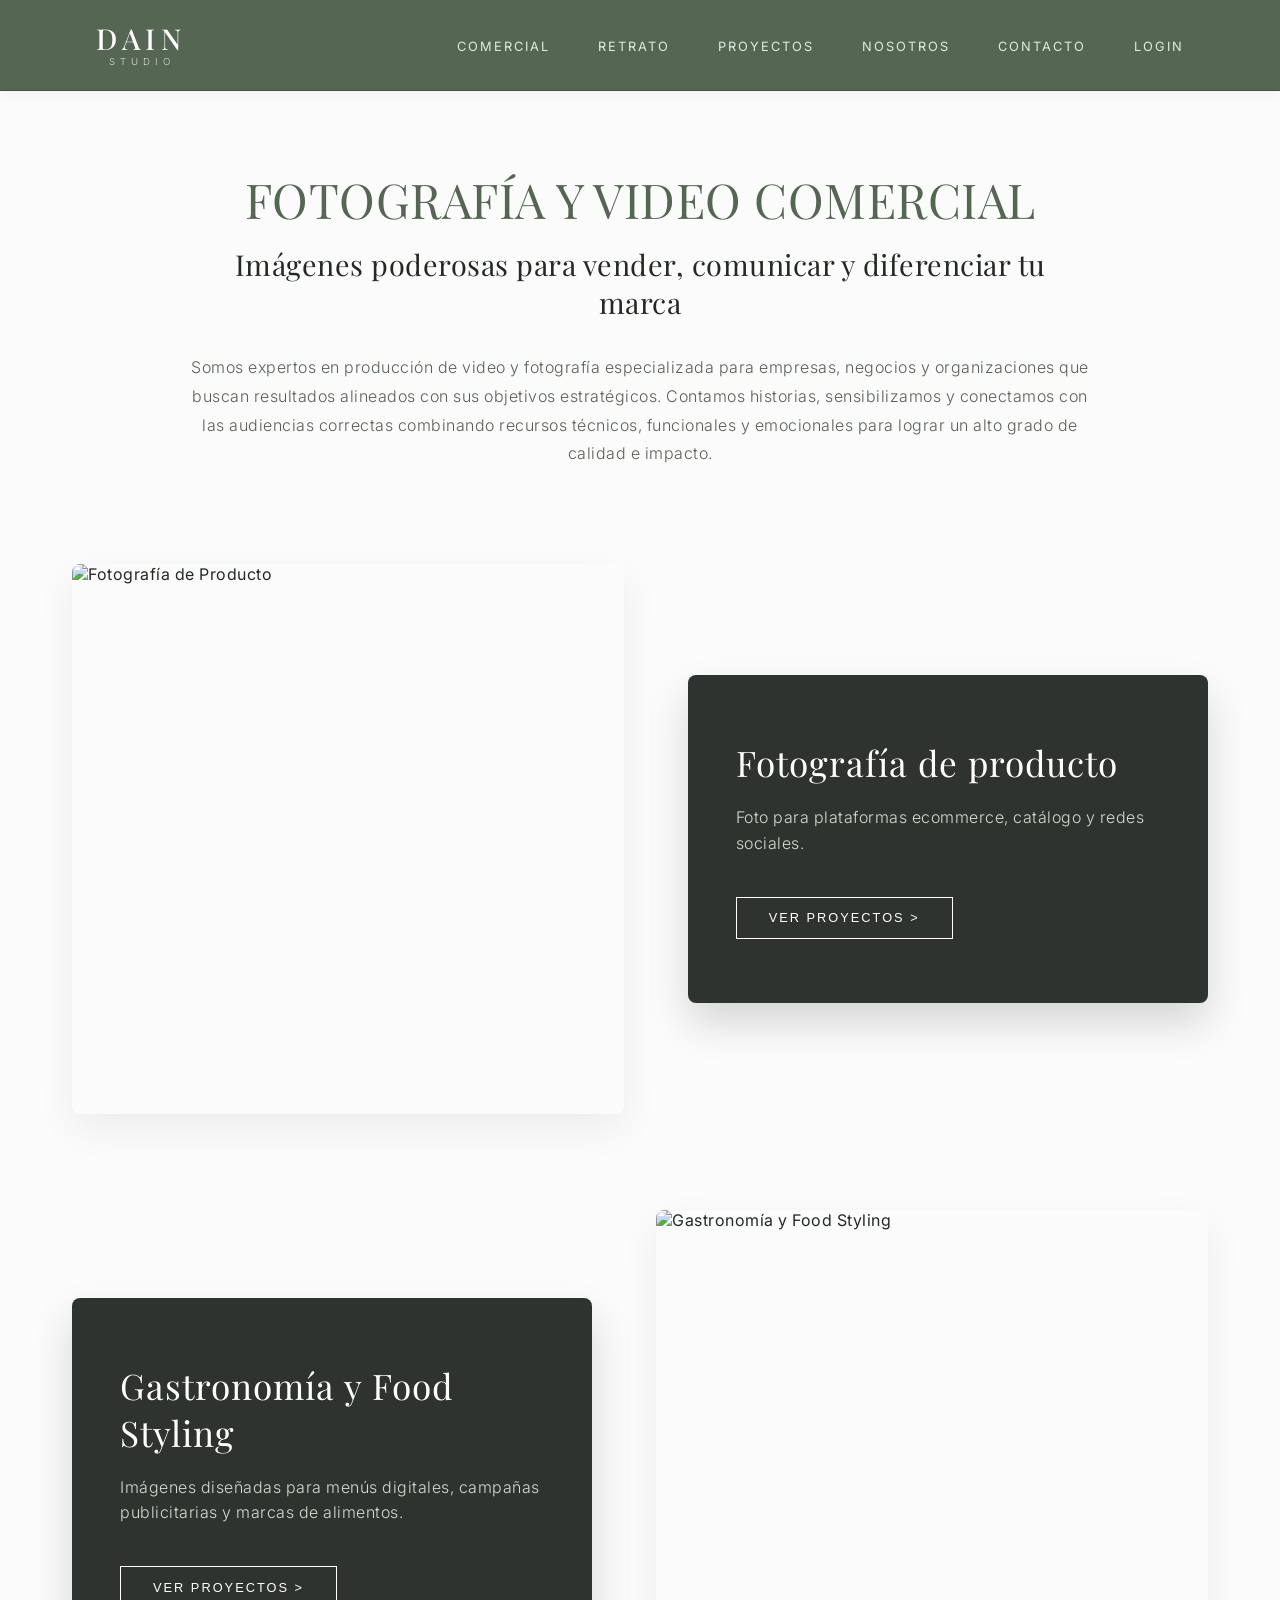
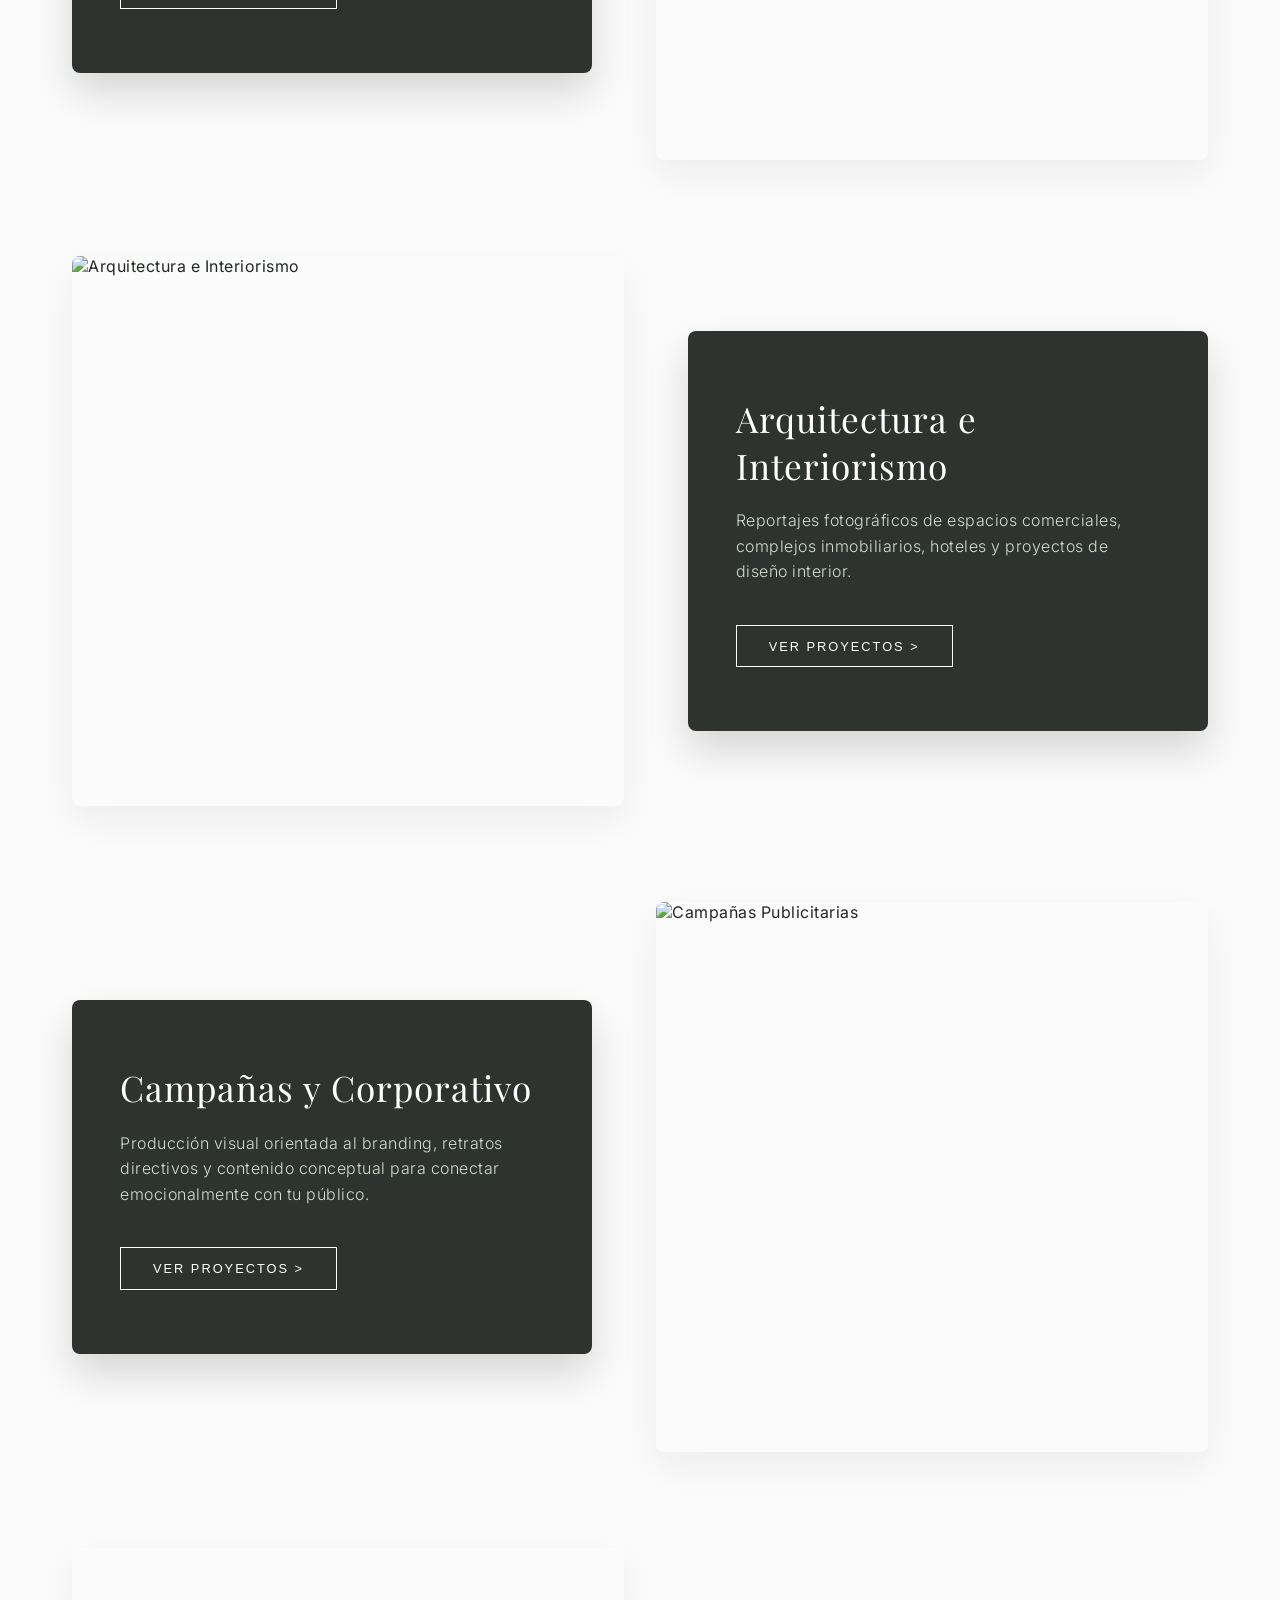
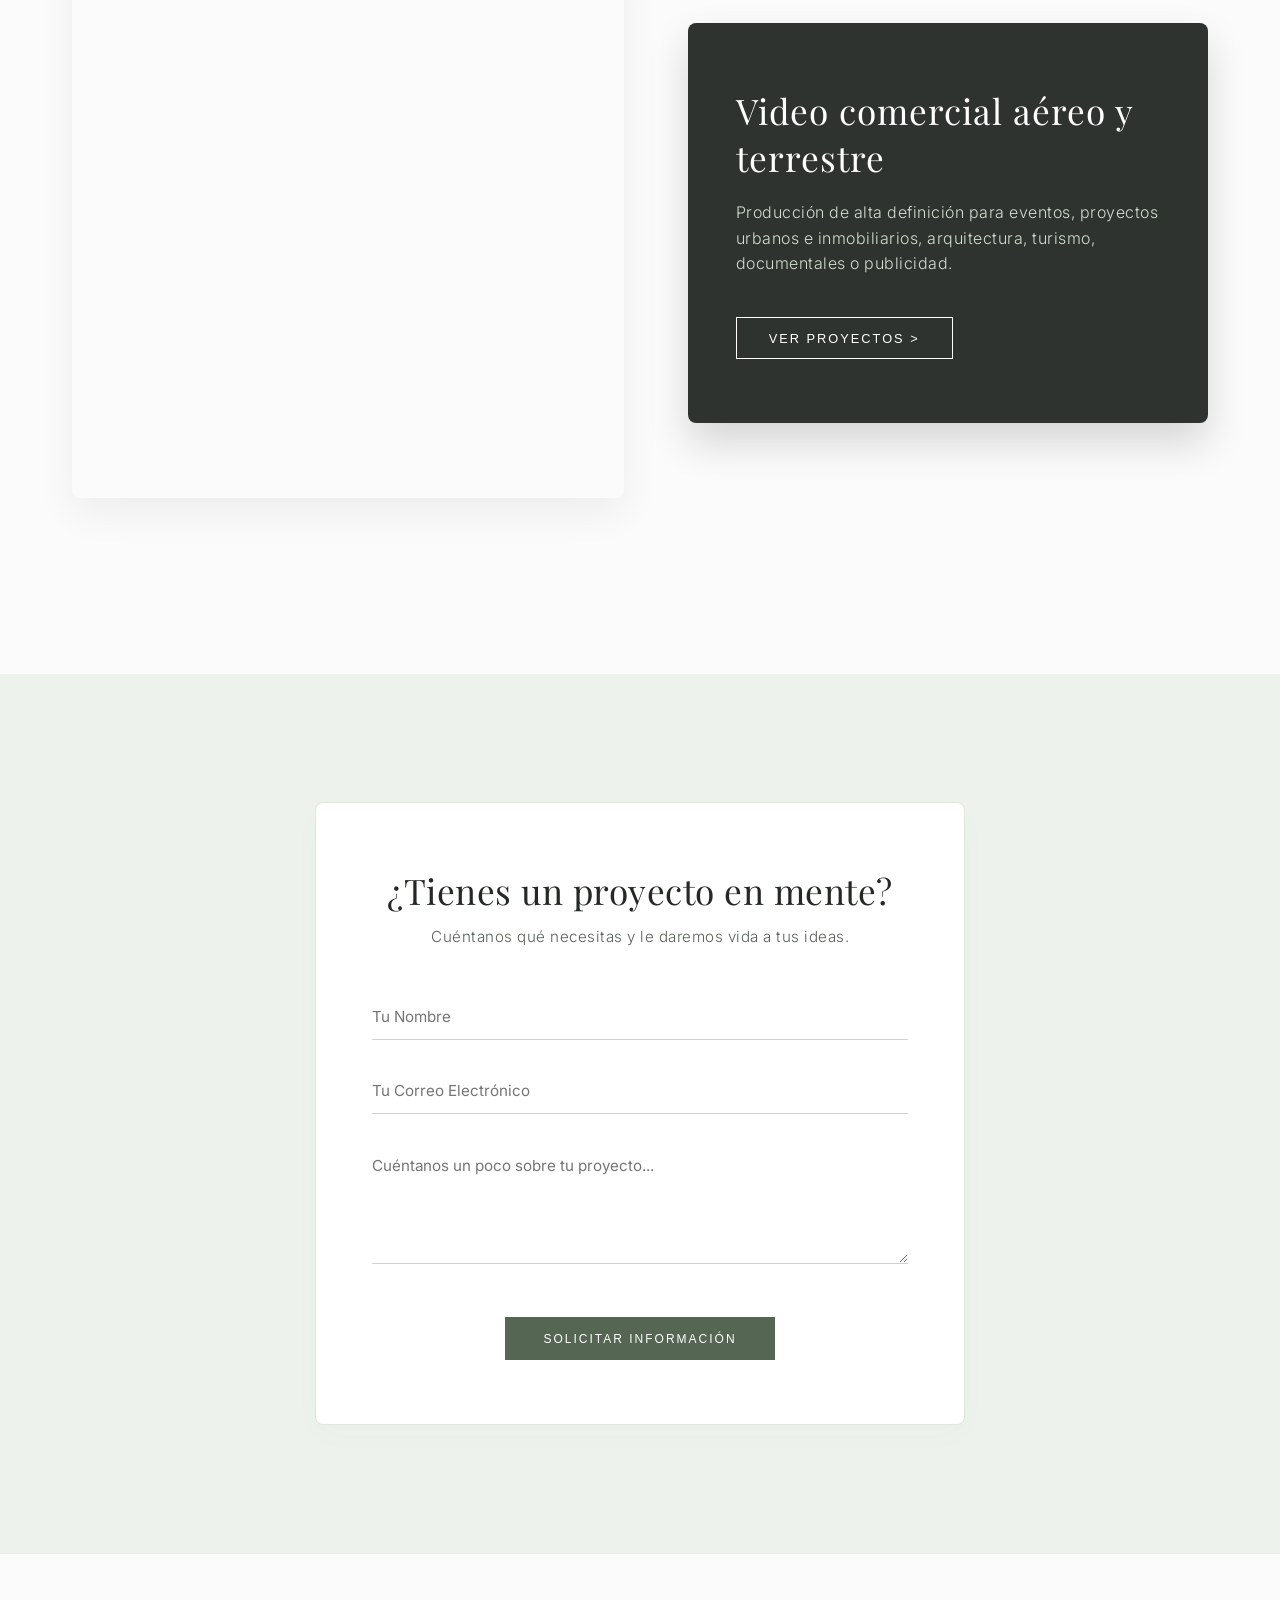
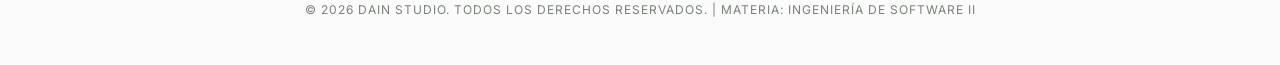
==== comercial.html @ 6d78493e "Cambios - proyecto DAIN Studio" ====
<!DOCTYPE html>
<html lang="es">
<head>
    <meta charset="UTF-8">
    <meta name="viewport" content="width=device-width, initial-scale=1.0">
    <title>Fotografía Comercial | DAIN Studio</title>
    <link rel="stylesheet" href="styles.css">
</head>
<body>

    <!-- MENÚ DE NAVEGACIÓN -->
    <header class="navbar">
        <a href="index.html" class="logo-link">
            <div class="logo-container">
                <span class="logo-main">DAIN</span>
                <span class="logo-sub">STUDIO</span>
            </div>
        </a>
        <nav>
            <button id="btn-hamburguesa">
                <span></span>
                <span></span>
                <span></span>
            </button>

            <ul class="nav-links">
                <li><a href="comercial.html">Comercial</a></li>
                <li><a href="retrato.html">Retrato</a></li>
                <li><a href="proyectos.html">Proyectos</a></li>
                <li><a href="nosotros.html">Nosotros</a></li>
                <li><a href="contacto.html">Contacto</a></li>
                <li id="li-login"><a href="#" id="btn-login">Login</a></li>
            </ul>
        </nav>
    </header>

    <!-- CONTENIDO PRINCIPAL DE LA PÁGINA COMERCIAL -->
    <main class="comercial-container">
        
        <!-- ENCABEZADO DE LA CATEGORÍA -->
        <section class="comercial-header">
            <h1>FOTOGRAFÍA Y VIDEO COMERCIAL</h1>
            <h2>Imágenes poderosas para vender, comunicar y diferenciar tu marca</h2>
            <p>Somos expertos en producción de video y fotografía especializada para empresas, negocios y organizaciones que buscan resultados alineados con sus objetivos estratégicos. Contamos historias, sensibilizamos y conectamos con las audiencias correctas combinando recursos técnicos, funcionales y emocionales para lograr un alto grado de calidad e impacto.</p>
        </section>

        <!-- BLOQUE 1: FOTOGRAFÍA DE PRODUCTO -->
        <section class="showcase-block">
            <div class="showcase-image-wrapper">
                <img src="https://images.unsplash.com/photo-1705425155453-e91429ec3aa6?q=80&w=387&auto=format&fit=crop&ixlib=rb-4.1.0&ixid=NHwxMjA3fDA%3D" alt="Fotografía de Producto" class="showcase-img">
            </div>
            <div class="showcase-card">
                <h3>Fotografía de producto</h3>
                <p>Foto para plataformas ecommerce, catálogo y redes sociales.</p>
                <a href="proyectos.html"><button class="btn btn-showcase">Ver proyectos &gt;</button></a>
            </div>
        </section>

        <!-- BLOQUE 2: GASTRONOMÍA Y FOOD STYLING -->
        <section class="showcase-block block-reverse">
            <div class="showcase-image-wrapper">
                <img src="https://images.unsplash.com/photo-1600184892175-ce1892ecd901?q=80&w=387&auto=format&fit=crop&ixlib=rb-4.1.0&ixid=NHwxMjA3fDA%3D" alt="Gastronomía y Food Styling" class="showcase-img">
            </div>
            <div class="showcase-card">
                <h3>Gastronomía y Food Styling</h3>
                <p>Imágenes diseñadas para menús digitales, campañas publicitarias y marcas de alimentos.</p>
                <a href="proyectos.html"><button class="btn btn-showcase">Ver proyectos &gt;</button></a>
            </div>
        </section>

        <!-- BLOQUE 3: ARQUITECTURA E INTERIORISMO -->
        <section class="showcase-block">
            <div class="showcase-image-wrapper">
                <img src="https://plus.unsplash.com/premium_photo-1733317296503-b1848b1df3aa?q=80&w=870&auto=format&fit=crop&ixlib=rb-4.1.0&ixid=NHwxMjA3fDA%3D" alt="Arquitectura e Interiorismo" class="showcase-img">
            </div>
            <div class="showcase-card">
                <h3>Arquitectura e Interiorismo</h3>
                <p>Reportajes fotográficos de espacios comerciales, complejos inmobiliarios, hoteles y proyectos de diseño interior.</p>
                <a href="proyectos.html"><button class="btn btn-showcase">Ver proyectos &gt;</button></a>
            </div>
        </section>

        <!-- BLOQUE 4: PUBLICIDAD Y LIFESTYLE -->
        <section class="showcase-block block-reverse">
            <div class="showcase-image-wrapper">
                <img src="https://images.unsplash.com/photo-1594502184342-2e12f877aa73?q=80&w=464&auto=format&fit=crop&ixlib=rb-4.1.0&ixid=NHwxMjA3fDA%3D" alt="Campañas Publicitarias" class="showcase-img">
            </div>
            <div class="showcase-card">
                <h3>Campañas y Corporativo</h3>
                <p>Producción visual orientada al branding, retratos directivos y contenido conceptual para conectar emocionalmente con tu público.</p>
                <a href="proyectos.html"><button class="btn btn-showcase">Ver proyectos &gt;</button></a>
            </div>
        </section>

        <!-- BLOQUE 5: VIDEO COMERCIAL AÉREO Y TERRESTRE -->
        <section class="showcase-block">
            <div class="showcase-image-wrapper">
                <!-- CAMBIO: Ahora apunta directamente a tu archivo descargado -->
                <video autoplay loop muted playsinline class="showcase-video">
                    <source src="videos/video-comercial.mp4" type="video/mp4">
                    Tu navegador no soporta la reproducción de videos.
                </video>
            </div>
            <div class="showcase-card">
                <h3>Video comercial aéreo y terrestre</h3>
                <p>Producción de alta definición para eventos, proyectos urbanos e inmobiliarios, arquitectura, turismo, documentales o publicidad.</p>
                <a href="proyectos.html"><button class="btn btn-showcase">Ver proyectos &gt;</button></a>
            </div>
        </section>


    </main>

    <!-- SECCIÓN DE CONTACTO -->
    <section class="contact-section">
        <div class="contact-box">
            <h2>¿Tienes un proyecto en mente?</h2>
            <p>Cuéntanos qué necesitas y le daremos vida a tus ideas.</p>
            <form class="contact-form" action="https://formspree.io/f/mvkkpjdp" method="POST">
                <input type="text" name="nombre" placeholder="Tu Nombre" required>
                <input type="email" name="correo" placeholder="Tu Correo Electrónico" required>
                <textarea name="mensaje" rows="5" placeholder="Cuéntanos un poco sobre tu proyecto..." required></textarea>

                <input type="hidden" name="_next" value="comercial.html?enviado=true">
                <button type="submit" class="btn btn-primary">Solicitar Información</button>
                <p id="mensaje-exito" class="mensaje-exito">✓ ¡Gracias! Tu mensaje ha sido enviado correctamente.</p>
            </form>
        </div>
    </section>

    <!-- PIE DE PÁGINA (IDÉNTICO AL HOME) -->
    <footer>
        <p>&copy; 2026 DAIN Studio. Todos los derechos reservados. | Materia: Ingeniería de Software II</p>
    </footer>

    <!-- MODAL DE LOGIN -->
    <div id="modal-overlay" class="modal-overlay"></div>
    <div id="login-modal" class="login-modal">
        <button id="btn-cerrar-modal" class="btn-cerrar">&times;</button>
        <h2 class="title-modal">Iniciar Sesión</h2>
        <form id="form-login" class="form-login">
            <div class="form-group-login">
                <label for="input-usuario">Usuario:</label>
                <input type="text" id="input-usuario" name="usuario" placeholder="Ingrese su usuario" required>
            </div>
            <div class="form-group-login">
                <label for="input-contrasena">Contraseña:</label>
                <input type="password" id="input-contrasena" name="contrasena" placeholder="Ingrese su contraseña" required>
            </div>
            <p id="mensaje-error" class="mensaje-error" style="display: none;">
                Usuario o contraseña incorrectos.
            </p>
            <button type="submit" class="btn btn-primary btn-submit-login">Ingresar</button>
        </form>
    </div>

    <!-- ENLAZAR EL JS -->
    <script src="script.js"></script>

</body>
</html>
---- styles.css ----
/* ==========================================================================
   GOOGLE FONTS
   ========================================================================== */
@import url('https://fonts.googleapis.com/css2?family=Inter:wght@300;400;500&family=Playfair+Display:wght@400;500&display=swap');


/* ==========================================================================
   CONFIGURACIÓN GENERAL Y TIPOGRAFÍA
   ========================================================================== */
* {
    margin: 0;
    padding: 0;
    box-sizing: border-box;
}

body {
    background-color: #fafbfa;
    color: #242924;
    font-family: 'Inter', sans-serif;
    letter-spacing: 0.5px;
    -webkit-font-smoothing: antialiased;
}


/* ==========================================================================
   MENÚ DE NAVEGACIÓN
   ========================================================================== */
.navbar {
    display: flex;
    justify-content: space-between;
    align-items: center;
    padding: 1.5rem 6rem;
    background-color: #556653;
    position: sticky;
    top: 0;
    z-index: 1000;
    border-bottom: 1px solid #445242;
    box-shadow: 0 4px 15px rgba(0, 0, 0, 0.04);
}

.logo-link {
    text-decoration: none;
    display: inline-block;
}

.logo-container {
    display: flex;
    flex-direction: column;
    align-items: center;
    line-height: 1;
}

.logo-main {
    font-family: 'Playfair Display', serif;
    font-size: 1.8rem;
    font-weight: 500;
    letter-spacing: 6px;
    color: #ffffff;
}

.logo-sub {
    font-family: 'Inter', sans-serif;
    font-size: 0.6rem;
    font-weight: 300;
    letter-spacing: 5px;
    color: #d1ded0;
    margin-top: 4px;
}

.nav-links {
    display: flex;
    list-style: none;
}

.nav-links li {
    margin-left: 3rem;
}

.nav-links a {
    color: #e3ebe2;
    text-decoration: none;
    font-size: 0.8rem;
    text-transform: uppercase;
    letter-spacing: 2px;
    font-weight: 400;
    transition: color 0.3s ease;
}

.nav-links a:hover {
    color: #ffffff;
}

.nav-links a.active {
    color: #ffffff;
    font-weight: 500;
    border-bottom: 1px solid #ffffff;
    padding-bottom: 4px;
}


/* ==========================================================================
   BOTONES GLOBALES
   ========================================================================== */
.btn {
    padding: 0.9rem 2.4rem;
    font-size: 0.75rem;
    text-transform: uppercase;
    letter-spacing: 2px;
    border: none;
    cursor: pointer;
    transition: all 0.4s ease;
    font-weight: 500;
}

.btn-primary {
    background-color: #556653;
    color: #ffffff;
}

.btn-primary:hover {
    background-color: #3f4d3e;
}

.btn-secondary {
    background-color: transparent;
    color: #556653;
    border: 1px solid #556653;
}

.btn-secondary:hover {
    background-color: #556653;
    color: #ffffff;
}


/* ==========================================================================
   SECCIÓN HERO (INDEX)
   ========================================================================== */
.hero {
    position: relative;
    height: 75vh;
    display: flex;
    align-items: center;
    justify-content: center;
    overflow: hidden;
}

.hero-image-wrapper {
    position: absolute;
    top: 0;
    left: 0;
    width: 100%;
    height: 100%;
    z-index: 1;
}

.hero-bg-img {
    width: 100%;
    height: 100%;
    object-fit: cover;
    opacity: 0.15;
    filter: grayscale(20%) contrast(95%);
}

.hero-content {
    position: relative;
    z-index: 2;
    text-align: center;
    padding: 0 1.5rem;
}

.hero-content h1 {
    font-family: 'Playfair Display', serif;
    font-size: 3.4rem;
    font-weight: 400;
    letter-spacing: 2px;
    color: #242924;
    margin-bottom: 1.5rem;
    max-width: 950px;
    line-height: 1.2;
}

.hero-content p {
    font-size: 1.05rem;
    color: #4f594e;
    max-width: 550px;
    margin: 0 auto 2.5rem auto;
    font-weight: 300;
}

.hero-buttons {
    display: flex;
    justify-content: center;
    gap: 1.5rem;
}


/* ==========================================================================
   SECCIÓN MÁS QUE SOLO FOTOGRAFÍA (INDEX)
   ========================================================================== */
.features-section {
    padding: 6rem 0 3rem 0;
    background-color: #ffffff;
    text-align: center;
}

.features-section h2 {
    font-family: 'Playfair Display', serif;
    font-size: 1.8rem;
    letter-spacing: 3px;
    color: #242924;
    margin-bottom: 4rem;
    text-transform: uppercase;
}

.features-grid {
    display: flex;
    max-width: 1200px;
    margin: 0 auto;
    width: 100%;
}

.feature-card {
    flex: 1;
    padding: 2rem;
    text-align: center;
    background-color: #ffffff;
}

.feature-card:not(:last-child) {
    border-right: 1px solid #ebedea;
}

.feature-icon {
    display: flex;
    justify-content: center;
    margin-bottom: 1.2rem;
}

.svg-icon {
    width: 32px;
    height: 32px;
    fill: #556653;
    transition: fill 0.3s ease;
}

.feature-card:hover .svg-icon {
    fill: #99b396;
}

.feature-card h3 {
    font-family: 'Playfair Display', serif;
    font-size: 1.25rem;
    font-weight: 400;
    color: #242924;
    margin-bottom: 0.8rem;
}

.feature-card p {
    color: #586157;
    font-size: 0.85rem;
    font-weight: 300;
    line-height: 1.6;
    max-width: 220px;
    margin: 0 auto;
}


/* ==========================================================================
   CUADRÍCULA DE SERVICIOS (INDEX)
   ========================================================================== */
.services-section {
    max-width: 100%;
    background-color: #ffffff;
    padding: 4rem 2rem 8rem 2rem;
    border-bottom: 1px solid #ebedea;
}

.services-section h2 {
    font-family: 'Playfair Display', serif;
    text-align: center;
    font-weight: 400;
    letter-spacing: 3px;
    margin-bottom: 4rem;
    font-size: 2.2rem;
    color: #242924;
}

.services-grid {
    display: grid;
    grid-template-columns: repeat(auto-fit, minmax(320px, 1fr));
    gap: 3.5rem;
    max-width: 1200px;
    margin: 0 auto;
}

.service-item {
    background-color: transparent;
    text-align: left;
}

.service-item img {
    width: 100%;
    height: 380px;
    object-fit: cover;
    filter: grayscale(10%);
    transition: all 0.5s ease;
}

.service-item:hover img {
    filter: grayscale(0%);
    transform: scale(1.01);
}

.service-item h3 {
    font-family: 'Playfair Display', serif;
    font-weight: 400;
    margin: 1.2rem 0 0.4rem 0;
    font-size: 1.3rem;
    color: #242924;
}

.service-item p {
    color: #586157;
    font-size: 0.88rem;
    font-weight: 300;
    margin-bottom: 1.2rem;
    line-height: 1.6;
}

.more-link {
    color: #556653;
    text-decoration: none;
    font-size: 0.75rem;
    font-weight: 500;
    text-transform: uppercase;
    letter-spacing: 1px;
    border-bottom: 1px solid #556653;
    padding-bottom: 2px;
    transition: color 0.3s, border-color 0.3s;
}

.more-link:hover {
    color: #3f4d3e;
    border-bottom-color: #3f4d3e;
}


/* ==========================================================================
   TESTIMONIOS (INDEX)
   ========================================================================== */
.testimonials-section {
    padding: 7rem 4rem;
    background-color: #f5f7f4;
    text-align: center;
    border-top: 1px solid #eef2ed;
    border-bottom: 1px solid #e1e6df;
}

.testimonials-subtitle {
    font-size: 0.75rem;
    text-transform: uppercase;
    letter-spacing: 3px;
    color: #7c857b;
    display: block;
    margin-bottom: 0.5rem;
}

.testimonials-section h2 {
    font-family: 'Playfair Display', serif;
    font-size: 2.4rem;
    font-weight: 400;
    color: #242924;
    margin-bottom: 4rem;
}

.testimonials-grid {
    display: grid;
    grid-template-columns: repeat(auto-fit, minmax(300px, 1fr));
    gap: 2rem;
    max-width: 1200px;
    margin: 0 auto;
}

.testimonial-card {
    background-color: #ffffff;
    border: 1px solid #e2e6e1;
    border-radius: 8px;
    padding: 3rem 2.5rem;
    text-align: left;
    display: flex;
    flex-direction: column;
    justify-content: space-between;
    box-shadow: 0 10px 30px rgba(85, 102, 83, 0.04);
    transition: transform 0.3s ease, box-shadow 0.3s ease;
}

.testimonial-card:hover {
    transform: translateY(-4px);
    box-shadow: 0 15px 35px rgba(85, 102, 83, 0.08);
}

.rating-stars {
    display: flex;
    gap: 3px;
    margin-bottom: 1.5rem;
}

.rating-stars svg {
    width: 14px;
    height: 14px;
    fill: #556653;
}

.testimonial-text {
    font-size: 0.95rem;
    color: #4f594e;
    line-height: 1.7;
    font-style: italic;
    margin-bottom: 2.5rem;
    flex-grow: 1;
}

.client-info {
    display: flex;
    align-items: center;
    gap: 1rem;
    border-top: 1px solid #f4f6f3;
    padding-top: 1.2rem;
}

.client-initials {
    width: 42px;
    height: 42px;
    background-color: #eef2ed;
    color: #556653;
    border-radius: 50%;
    display: flex;
    align-items: center;
    justify-content: center;
    font-size: 0.85rem;
    font-weight: 500;
    letter-spacing: 0.5px;
}

.client-details h4 {
    font-size: 0.95rem;
    color: #242924;
    font-weight: 500;
    margin-bottom: 2px;
}

.client-details p {
    font-size: 0.78rem;
    color: #7c857b;
    font-weight: 300;
}


/* ==========================================================================
   SECCIÓN CONTACTO (INDEX / COMERCIAL)
   ========================================================================== */
.contact-section {
    background-color: #eef2ed;
    padding: 8rem 2rem;
    display: flex;
    justify-content: center;
}

.contact-box {
    background-color: #ffffff;
    max-width: 650px;
    width: 100%;
    padding: 4rem 3.5rem;
    border-radius: 8px;
    border: 1px solid #e1e6df;
    box-shadow: 0 10px 30px rgba(85, 102, 83, 0.02);
    text-align: center;
}

.contact-box h2 {
    font-family: 'Playfair Display', serif;
    font-weight: 400;
    font-size: 2.2rem;
    margin-bottom: 0.8rem;
    color: #242924;
}

.contact-box p {
    color: #586157;
    font-weight: 300;
    font-size: 0.95rem;
    margin-bottom: 3rem;
}

.contact-form {
    display: flex;
    flex-direction: column;
    gap: 1.8rem;
}

.contact-form input,
.contact-form textarea {
    width: 100%;
    padding: 0.8rem 0;
    background-color: transparent;
    border: none;
    border-bottom: 1px solid #ccd4cb;
    color: #242924;
    font-size: 0.95rem;
    font-family: 'Inter', sans-serif;
    border-radius: 0;
    transition: border-color 0.3s;
}

.contact-form input:focus,
.contact-form textarea:focus {
    outline: none;
    border-bottom-color: #556653;
}

.contact-form .btn {
    margin-top: 1.5rem;
    align-self: center;
}


/* ==========================================================================
   REDES SOCIALES (INDEX)
   ========================================================================== */
.social-section {
    background-color: #546354;
    padding: 5rem 2rem;
    text-align: center;
    display: flex;
    flex-direction: column;
    align-items: center;
}

.social-subtitle {
    font-size: 0.8rem;
    text-transform: uppercase;
    letter-spacing: 4px;
    color: #b3c2b1;
    font-weight: 500;
    display: block;
    margin-bottom: 2rem;
}

.social-text {
    color: #ffffff;
    font-size: 1.15rem;
    line-height: 1.8;
    font-weight: 300;
    max-width: 600px;
    margin-bottom: 3rem;
}

.social-icons {
    display: flex;
    gap: 3rem;
    justify-content: center;
}

.social-link {
    display: inline-block;
    transition: transform 0.3s ease;
}

.social-link:hover {
    transform: translateY(-4px);
}

.svg-social {
    width: 26px;
    height: 26px;
    fill: #e7d9c2;
    transition: fill 0.3s ease;
}

.social-link:hover .svg-social {
    fill: #ffffff;
}


/* ==========================================================================
   PIE DE PÁGINA (GLOBAL)
   ========================================================================== */
footer {
    text-align: center;
    padding: 3rem 2rem;
    background-color: #fafbfa;
    color: #798278;
    font-size: 0.75rem;
    letter-spacing: 1px;
    text-transform: uppercase;
    border-top: 1px solid #ebedea;
}


/* ==========================================================================
   ESTILOS PARA LA PÁGINA INTERNA: COMERCIAL.HTML
   ========================================================================== */
.comercial-container {
    max-width: 1200px;
    margin: 0 auto;
    padding: 5rem 2rem;
}

.comercial-header {
    text-align: center;
    max-width: 900px;
    margin: 0 auto 6rem auto;
}

.comercial-header h1 {
    font-family: 'Playfair Display', serif;
    font-size: 3rem;
    font-weight: 400;
    color: #556653;
    margin-bottom: 1rem;
    line-height: 1.2;
}

.comercial-header h2 {
    font-family: 'Playfair Display', serif;
    font-size: 1.8rem;
    font-weight: 400;
    color: #242924;
    margin-bottom: 2rem;
    letter-spacing: 0.5px;
}

.comercial-header p {
    font-size: 1rem;
    color: #586157;
    line-height: 1.8;
    font-weight: 300;
}

.showcase-block {
    display: flex;
    align-items: center;
    justify-content: space-between;
    margin-bottom: 6rem;
    gap: 4rem;
    position: relative;
}

.showcase-block.block-reverse {
    flex-direction: row-reverse;
}

.showcase-image-wrapper {
    flex: 1.3;
    height: 550px;
    border-radius: 8px;
    overflow: hidden;
    box-shadow: 0 15px 40px rgba(0, 0, 0, 0.06);
}

.showcase-img {
    width: 100%;
    height: 100%;
    object-fit: cover;
    transition: transform 0.6s ease;
}

.showcase-block:hover .showcase-img {
    transform: scale(1.03);
}

.showcase-card {
    flex: 1;
    background-color: rgba(36, 41, 36, 0.95);
    color: #ffffff;
    padding: 4rem 3rem;
    border-radius: 8px;
    box-shadow: 0 20px 40px rgba(0, 0, 0, 0.15);
    z-index: 2;
    backdrop-filter: blur(5px);
}

.showcase-card h3 {
    font-family: 'Playfair Display', serif;
    font-size: 2.2rem;
    font-weight: 400;
    margin-bottom: 1.2rem;
    letter-spacing: 1px;
}

.showcase-card p {
    font-size: 1rem;
    font-weight: 300;
    color: #d1ded0;
    line-height: 1.6;
    margin-bottom: 2.5rem;
}

.showcase-video {
    width: 100%;
    height: 100%;
    object-fit: cover;
}

.btn-showcase {
    background-color: transparent;
    color: #ffffff;
    border: 1px solid #ffffff;
    padding: 0.8rem 2rem;
    font-size: 0.8rem;
    text-transform: uppercase;
    letter-spacing: 2px;
    cursor: pointer;
    transition: all 0.3s ease;
}

.btn-showcase:hover {
    background-color: #ffffff;
    color: #242924;
}


/* ==========================================================================
   ESTILOS PARA LA PÁGINA INTERNA: RETRATO.HTML
   ========================================================================== */
.retrato-container {
    max-width: 1200px;
    margin: 0 auto;
    padding: 5rem 2rem 3rem 2rem;
}

.retrato-header {
    text-align: center;
    max-width: 900px;
    margin: 0 auto 5rem auto;
}

.retrato-header h1 {
    font-family: 'Playfair Display', serif;
    font-size: 3.2rem;
    font-weight: 400;
    color: #556653;
    margin-bottom: 1rem;
    line-height: 1.2;
    text-transform: uppercase;
    letter-spacing: 2px;
}

.retrato-header h2 {
    font-family: 'Playfair Display', serif;
    font-size: 1.6rem;
    font-weight: 400;
    color: #242924;
    margin-bottom: 2.5rem;
    letter-spacing: 0.5px;
}

.retrato-description p {
    font-size: 0.95rem;
    color: #586157;
    line-height: 1.8;
    font-weight: 300;
    margin-bottom: 1.5rem;
}

.retrato-grid {
    display: grid;
    grid-template-columns: repeat(auto-fit, minmax(300px, 1fr));
    gap: 2.5rem;
    row-gap: 5rem;
    margin-bottom: 4rem;
}

.retrato-item {
    display: flex;
    flex-direction: column;
    justify-content: space-between;
    height: 100%;
}

.retrato-img-wrapper {
    position: relative;
    height: 480px;
    border-radius: 4px;
    overflow: hidden;
    margin-bottom: 1.5rem;
    box-shadow: 0 10px 30px rgba(0, 0, 0, 0.05);
}

.retrato-img {
    width: 100%;
    height: 100%;
    object-fit: cover;
    transition: transform 0.5s ease;
}

.retrato-item:hover .retrato-img {
    transform: scale(1.02);
}

.retrato-overlay-title {
    position: absolute;
    bottom: 0;
    left: 0;
    width: 100%;
    padding: 3rem 1.5rem 1.5rem 1.5rem;
    background: linear-gradient(transparent, rgba(0, 0, 0, 0.75));
    display: flex;
    align-items: flex-end;
}

.retrato-overlay-title h3 {
    font-family: 'Playfair Display', serif;
    font-size: 1.6rem;
    font-weight: 400;
    color: #ffffff;
    letter-spacing: 0.5px;
}

.retrato-text {
    font-size: 0.88rem;
    color: #586157;
    line-height: 1.6;
    font-weight: 300;
    padding: 0 0.5rem;
}

.btn-retrato-projects {
    background-color: transparent;
    color: #556653;
    border: 1px solid #556653;
    padding: 0.6rem 1.5rem;
    font-size: 0.75rem;
    text-transform: uppercase;
    letter-spacing: 1px;
    cursor: pointer;
    margin-top: 1.5rem;
    align-self: center;
    transition: all 0.3s ease;
    width: fit-content;
}

.btn-retrato-projects:hover {
    background-color: #556653;
    color: #ffffff;
}


/* ==========================================================================
   ESTILOS PARA LA PÁGINA INTERNA: PROYECTOS.HTML
   ========================================================================== */
.proyectos-container {
    max-width: 1200px;
    margin: 0 auto;
    padding: 5rem 2rem 4rem 2rem;
}

.proyectos-header {
    text-align: center;
    margin-bottom: 5rem;
}

.proyectos-header h1 {
    font-family: 'Playfair Display', serif;
    font-size: 3.2rem;
    font-weight: 400;
    color: #556653;
    letter-spacing: 2px;
    line-height: 1.2;
    text-transform: uppercase;
}

.proyectos-grid {
    display: grid;
    grid-template-columns: repeat(2, 1fr);
    gap: 3rem;
    margin-bottom: 3rem;
}

@media (max-width: 768px) {
    .proyectos-grid {
        grid-template-columns: 1fr;
        gap: 2rem;
    }
}

.proyecto-card {
    display: flex;
    flex-direction: column;
    border-radius: 4px;
    overflow: hidden;
    box-shadow: 0 4px 15px rgba(0, 0, 0, 0.02);
}

.proyecto-img-wrapper {
    width: 100%;
    height: 400px;
    overflow: hidden;
}

.proyecto-img {
    width: 100%;
    height: 100%;
    object-fit: cover;
    transition: transform 0.5s ease;
}

.proyecto-card:hover .proyecto-img {
    transform: scale(1.02);
}

.proyecto-info-box {
    background-color: #3b423a;
    color: #ffffff;
    padding: 2rem 2.5rem;
    display: flex;
    flex-direction: column;
    gap: 0.6rem;
}

.proyecto-tag {
    font-size: 0.75rem;
    text-transform: uppercase;
    letter-spacing: 1.5px;
    color: #b3c2b1;
    font-weight: 500;
}

.proyecto-info-box h3 {
    font-family: 'Inter', sans-serif;
    font-size: 1.35rem;
    font-weight: 500;
    letter-spacing: 0.5px;
    color: #ffffff;
}

.proyecto-info-box p {
    font-size: 0.88rem;
    color: #e3ebe2;
    line-height: 1.6;
    font-weight: 300;
}


/* ==========================================================================
   ESTILOS PARA LA PÁGINA INTERNA: NOSOTROS.HTML
   ========================================================================== */
.nosotros-container {
    max-width: 100%;
}

.about-hero {
    position: relative;
    height: 65vh;
    background: linear-gradient(rgba(250, 251, 250, 0.85), rgba(250, 251, 250, 0.85)),
                url('https://images.unsplash.com/photo-1598006640672-f0cc33c40702?q=80&w=870&auto=format&fit=crop&ixlib=rb-4.1.0&ixid=NHwxMjA3fDA%3D') no-repeat center center/cover;
    display: flex;
    align-items: center;
    justify-content: center;
    text-align: center;
    padding: 0 2rem;
    border-bottom: 1px solid #ebedea;
}

.about-hero-content {
    max-width: 900px;
    z-index: 2;
}

.about-hero h1 {
    font-family: 'Playfair Display', serif;
    font-size: 3.2rem;
    color: #556653;
    margin-bottom: 1.5rem;
    text-transform: uppercase;
    letter-spacing: 2px;
    line-height: 1.2;
}

.about-hero .intro-lead {
    font-size: 1.1rem;
    color: #242924;
    line-height: 1.8;
    font-weight: 400;
    margin: 0;
}

.about-sectors-wrapper {
    max-width: 1100px;
    margin: 6rem auto;
    padding: 0 2rem;
}

.about-sectors {
    display: flex;
    gap: 4rem;
    text-align: left;
}

.sector-block {
    flex: 1;
}

.sector-block h3 {
    font-family: 'Playfair Display', serif;
    font-size: 1.4rem;
    color: #556653;
    margin-bottom: 1rem;
    font-weight: 500;
}

.sector-block p {
    font-size: 0.95rem;
    color: #586157;
    line-height: 1.7;
    font-weight: 300;
}

.philosophy-section {
    background-color: #ffffff;
    border: 1px solid #ebedea;
    border-radius: 8px;
    padding: 4rem 3rem;
    margin: 0 auto 6rem auto;
    max-width: 1100px;
    text-align: center;
    box-shadow: 0 4px 20px rgba(0, 0, 0, 0.01);
}

.philosophy-section h2 {
    font-family: 'Playfair Display', serif;
    font-size: 2.2rem;
    color: #242924;
    margin-bottom: 1rem;
    text-transform: uppercase;
    letter-spacing: 1px;
}

.philosophy-lead {
    font-size: 0.95rem;
    color: #586157;
    max-width: 750px;
    margin: 0 auto 3rem auto;
    line-height: 1.7;
    font-weight: 300;
}

.philosophy-grid {
    display: flex;
    gap: 3rem;
    text-align: left;
}

.philosophy-card {
    flex: 1;
    background-color: #fafbfa;
    padding: 2.5rem;
    border-radius: 6px;
    border: 1px solid #ebedea;
}

.philosophy-icon svg {
    width: 36px;
    height: 36px;
    fill: #556653;
    margin-bottom: 1.2rem;
}

.philosophy-card h3 {
    font-family: 'Playfair Display', serif;
    font-size: 1.3rem;
    color: #242924;
    margin-bottom: 0.8rem;
    font-weight: 500;
}

.philosophy-card p {
    font-size: 0.9rem;
    color: #586157;
    line-height: 1.6;
    font-weight: 300;
}


/* ==========================================================================
   ESTILOS PARA LA PÁGINA INTERNA: CONTACTO.HTML
   ========================================================================== */
.contacto-main-container {
    max-width: 1300px;
    margin: 0 auto;
    padding: 5rem 2rem;
}

.contacto-grid {
    display: grid;
    grid-template-columns: 1.1fr 0.9fr;
    gap: 5rem;
    align-items: start;
}

/* 1. Columna del Formulario */
.contacto-form-column h1 {
    font-family: 'Playfair Display', serif;
    font-size: 2.4rem;
    font-weight: 400;
    color: #556653;
    margin-bottom: 0.3rem;
}

.contacto-form-column h2 {
    font-size: 1.1rem;
    color: #7c857b;
    font-weight: 400;
    margin-bottom: 3.5rem;
}

.contacto-page-form {
    display: flex;
    flex-direction: column;
    gap: 1.8rem;
}

.form-group {
    display: flex;
    flex-direction: column;
    gap: 0.6rem;
}

.form-group label {
    font-size: 0.85rem;
    font-weight: 500;
    color: #556653;
    letter-spacing: 0.5px;
}

.contacto-page-form input,
.contacto-page-form textarea,
.contacto-page-form select {
    width: 100%;
    padding: 0.9rem 1rem;
    background-color: #ffffff;
    border: 1px solid #ccd4cb;
    color: #242924;
    font-size: 0.95rem;
    font-family: 'Inter', sans-serif;
    border-radius: 4px;
    transition: border-color 0.3s;
}

.contacto-page-form input:focus,
.contacto-page-form textarea:focus,
.contacto-page-form select:focus {
    outline: none;
    border-color: #556653;
}

.btn-contacto-send {
    background-color: #375334;
    color: #ffffff;
    padding: 1rem 3rem;
    font-size: 0.9rem;
    font-weight: 500;
    text-transform: uppercase;
    letter-spacing: 1px;
    border: none;
    border-radius: 4px;
    cursor: pointer;
    align-self: center;
    width: fit-content;
    margin-top: 1rem;
    transition: background-color 0.3s;
}

.btn-contacto-send:hover {
    background-color: #6b816e;
}

/* 2. Columna del Mapa e Información */
.contacto-info-column {
    display: flex;
    flex-direction: column;
    align-items: center;
    text-align: center;
    gap: 2.5rem;
    padding-top: 2rem;
}

.map-wrapper {
    width: 100%;
    height: 380px;
    border-radius: 6px;
    overflow: hidden;
    box-shadow: 0 10px 30px rgba(0, 0, 0, 0.05);
    border: 1px solid #ebedea;
}

.studio-address-box .address-text {
    font-size: 1rem;
    color: #4f594e;
    line-height: 1.6;
    font-weight: 400;
    margin-bottom: 1.5rem;
}

.studio-address-box .phone-text {
    font-family: 'Playfair Display', serif;
    font-size: 1.5rem;
    color: #242924;
    font-weight: 500;
    letter-spacing: 0.5px;
}

.contacto-social-icons {
    display: flex;
    gap: 2rem;
}

.contacto-social-link svg {
    width: 22px;
    height: 22px;
    fill: #7c857b;
    transition: fill 0.3s;
}

.contacto-social-link:hover svg {
    fill: #556653;
}

/* Ajustes Responsivos */
@media (max-width: 900px) {
    .contacto-grid {
        grid-template-columns: 1fr;
        gap: 4rem;
    }
}





/* ==========================================================================
   MODAL DE LOGIN
   ========================================================================== */
.modal-overlay {
    display: none;
    position: fixed;
    top: 0;
    left: 0;
    width: 100%;
    height: 100%;
    background-color: rgba(0, 0, 0, 0.5);
    z-index: 2000;
}

.login-modal {
    display: none;
    position: fixed;
    top: 50%;
    left: 50%;
    transform: translate(-50%, -50%);
    background-color: #ffffff;
    padding: 3rem 2.5rem;
    border-radius: 8px;
    box-shadow: 0 20px 50px rgba(0, 0, 0, 0.2);
    z-index: 2001;
    width: 90%;
    max-width: 400px;
}

.btn-cerrar {
    position: absolute;
    top: 1rem;
    right: 1.2rem;
    background: none;
    border: none;
    font-size: 1.8rem;
    color: #7c857b;
    cursor: pointer;
    transition: color 0.3s;
}

.btn-cerrar:hover {
    color: #242924;
}

.form-login {
    display: flex;
    flex-direction: column;
    gap: 1.5rem;
}

.form-group-login {
    display: flex;
    flex-direction: column;
    gap: 0.5rem;
}

.form-group-login label {
    font-size: 0.85rem;
    font-weight: 500;
    color: #556653;
}

.form-group-login input {
    padding: 0.8rem 1rem;
    border: 1px solid #ccd4cb;
    border-radius: 4px;
    font-family: 'Inter', sans-serif;
    font-size: 0.95rem;
    color: #242924;
}

.form-group-login input:focus {
    outline: none;
    border-color: #556653;
}

.mensaje-error {
    color: #b3402f;
    font-size: 0.85rem;
    text-align: center;
}

.title-modal {
    font-family: 'Playfair Display', serif;
    font-size: 1.8rem;
    color: #556653;
    margin-bottom: 1.5rem;
    text-align: center;
}

.btn-submit-login {
    width: 100%;
    margin-top: 1rem;
}


/* ==========================================================================
   BOTÓN HAMBURGUESA (RESPONSIVE)
   ========================================================================== */
#btn-hamburguesa {
    display: none;
    flex-direction: column;
    gap: 5px;
    background: none;
    border: none;
    cursor: pointer;
    padding: 5px;
}

#btn-hamburguesa span {
    display: block;
    width: 26px;
    height: 2px;
    background-color: #ffffff;
    transition: all 0.3s ease;
}


/* ==========================================================================
   CARRUSEL DE SERVICIOS
   ========================================================================== */
.title-carrusel {
    font-family: 'Playfair Display', serif !important;
    text-align: center;
    font-size: 2rem;
    color: #242924;
    margin-bottom: 3rem;
}

.carrusel-seccion {
    padding: 5rem 2rem;
    background-color: #fafbfa;
}

.carrusel-contenedor {
    position: relative;
    max-width: 1200px;
    margin: 0 auto;
    display: flex;
    align-items: center;
}

.carrusel-viewport {
    overflow: hidden;
    width: 100%;
}

.contenedor-slides {
    display: flex;
    transition: transform 0.5s ease;
}

.slide {
    min-width: calc(100% / 3);
    padding: 0 0.8rem;
    box-sizing: border-box;
}

.slide img {
    width: 100%;
    height: 300px;
    object-fit: cover;
    border-radius: 6px;
    box-shadow: 0 8px 20px rgba(0, 0, 0, 0.06);
}

.slide p {
    text-align: center;
    margin-top: 1rem;
    font-size: 0.9rem;
    color: #242924;
    font-weight: 400;
    letter-spacing: 0.5px;
}

.btn-carrusel {
    position: absolute;
    top: 50%;
    transform: translateY(-50%);
    background-color: #ffffff;
    border: 1px solid #ebedea;
    width: 44px;
    height: 44px;
    border-radius: 50%;
    font-size: 1.6rem;
    color: #556653;
    cursor: pointer;
    z-index: 10;
    display: flex;
    align-items: center;
    justify-content: center;
    transition: all 0.3s ease;
}

.btn-carrusel:hover {
    background-color: #556653;
    color: #ffffff;
}

.btn-anterior {
    left: 0;
}

.btn-siguiente {
    right: 0;
}

.indicadores {
    display: flex;
    justify-content: center;
    gap: 0.6rem;
    margin-top: 2rem;
}

.indicador {
    width: 10px;
    height: 10px;
    border-radius: 50%;
    background-color: #ccd4cb;
    cursor: pointer;
    transition: background-color 0.3s ease;
}

.indicador.activo {
    background-color: #556653;
}


/* ==========================================================================
   PÁGINA BIENVENIDA
   ========================================================================== */
.bienvenida-container {
    display: flex;
    justify-content: center;
    align-items: center;
    min-height: 80vh;
    text-align: center;
    background-color: #fafbfa;
    padding: 2rem;
}

.bienvenida-contenido h1 {
    font-family: 'Playfair Display', serif;
    font-size: 3rem;
    color: #556653;
    margin-bottom: 1rem;
}

.bienvenida-contenido p {
    font-size: 1.1rem;
    color: #586157;
    margin-bottom: 2rem;
}




/* ==========================================================================
   MEDIA QUERIES — RESPONSIVE GENERAL
   ========================================================================== */
@media (max-width: 1024px) {
    .slide {
        min-width: calc(100% / 2);
    }
}

@media (max-width: 768px) {
    /* Navbar responsive */
    .navbar {
        padding: 1.2rem 2rem;
    }

    #btn-hamburguesa {
        display: flex;
    }

    .nav-links {
        position: absolute;
        top: 100%;
        left: 0;
        width: 100%;
        background-color: #556653;
        flex-direction: column;
        align-items: center;
        padding: 1.5rem 0;
        gap: 1.2rem;
        display: none;
    }

    .nav-links.menu-abierto {
        display: flex;
    }

    .nav-links li {
        margin-left: 0;
    }

    .hero {
        height: 55vh;
    }

    .hero-content h1 {
        font-size: 2rem;
    }

    .hero-buttons {
        flex-direction: column;
        gap: 1rem;
    }

    .features-grid,
    .services-grid,
    .testimonials-grid {
        flex-direction: column;
        gap: 2rem;
    }

    .feature-card:not(:last-child) {
        border-right: none;
        border-bottom: 1px solid #ebedea;
    }

    .slide {
        min-width: 100%;
    }

    .btn-carrusel {
        width: 36px;
        height: 36px;
        font-size: 1.3rem;
    }

    .contacto-grid {
        grid-template-columns: 1fr;
    }

    .showcase-block,
    .showcase-block.block-reverse {
        flex-direction: column;
    }

    .showcase-image-wrapper {
        height: 300px;
    }

    /* Footer */
    footer {
        padding: 2rem 1rem;
    }
}

@media (max-width: 480px) {
    .hero-content h1 {
        font-size: 1.6rem;
    }

    .comercial-header h1,
    .retrato-header h1,
    .proyectos-header h1,
    .about-hero h1 {
        font-size: 2rem;
    }

    .login-modal {
        padding: 2rem 1.5rem;
    }

    .bienvenida-contenido h1 {
        font-size: 2rem;
    }
}




/* ==========================================================================
   MENSAJE DE ÉXITO DEL FORMULARIO
   ========================================================================== */
.mensaje-exito {
    display: none;
    color: #3f6b3c;
    background-color: #eef5ed;
    border: 1px solid #c5dcc3;
    padding: 1rem 1.5rem;
    border-radius: 4px;
    font-size: 0.9rem;
    text-align: center;
    margin-top: 1rem;
}

.mensaje-exito.visible {
    display: block;
}
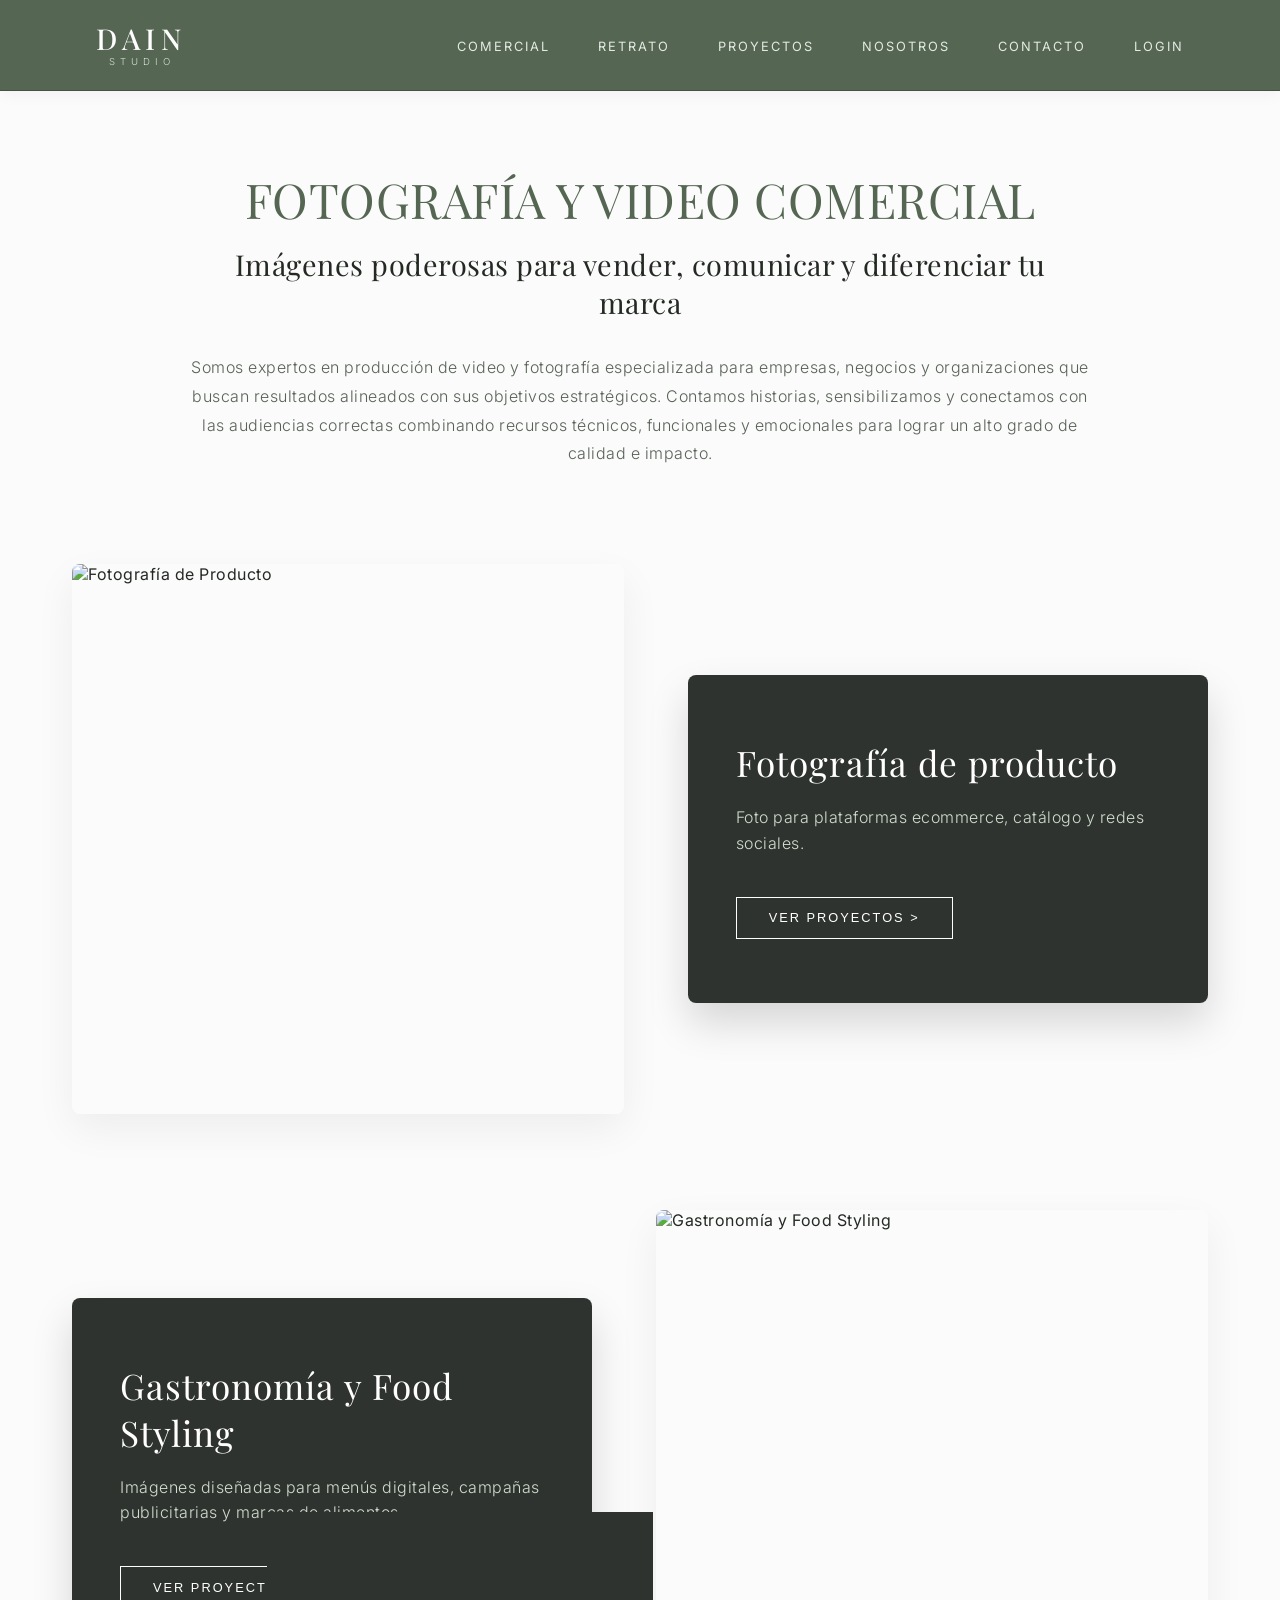
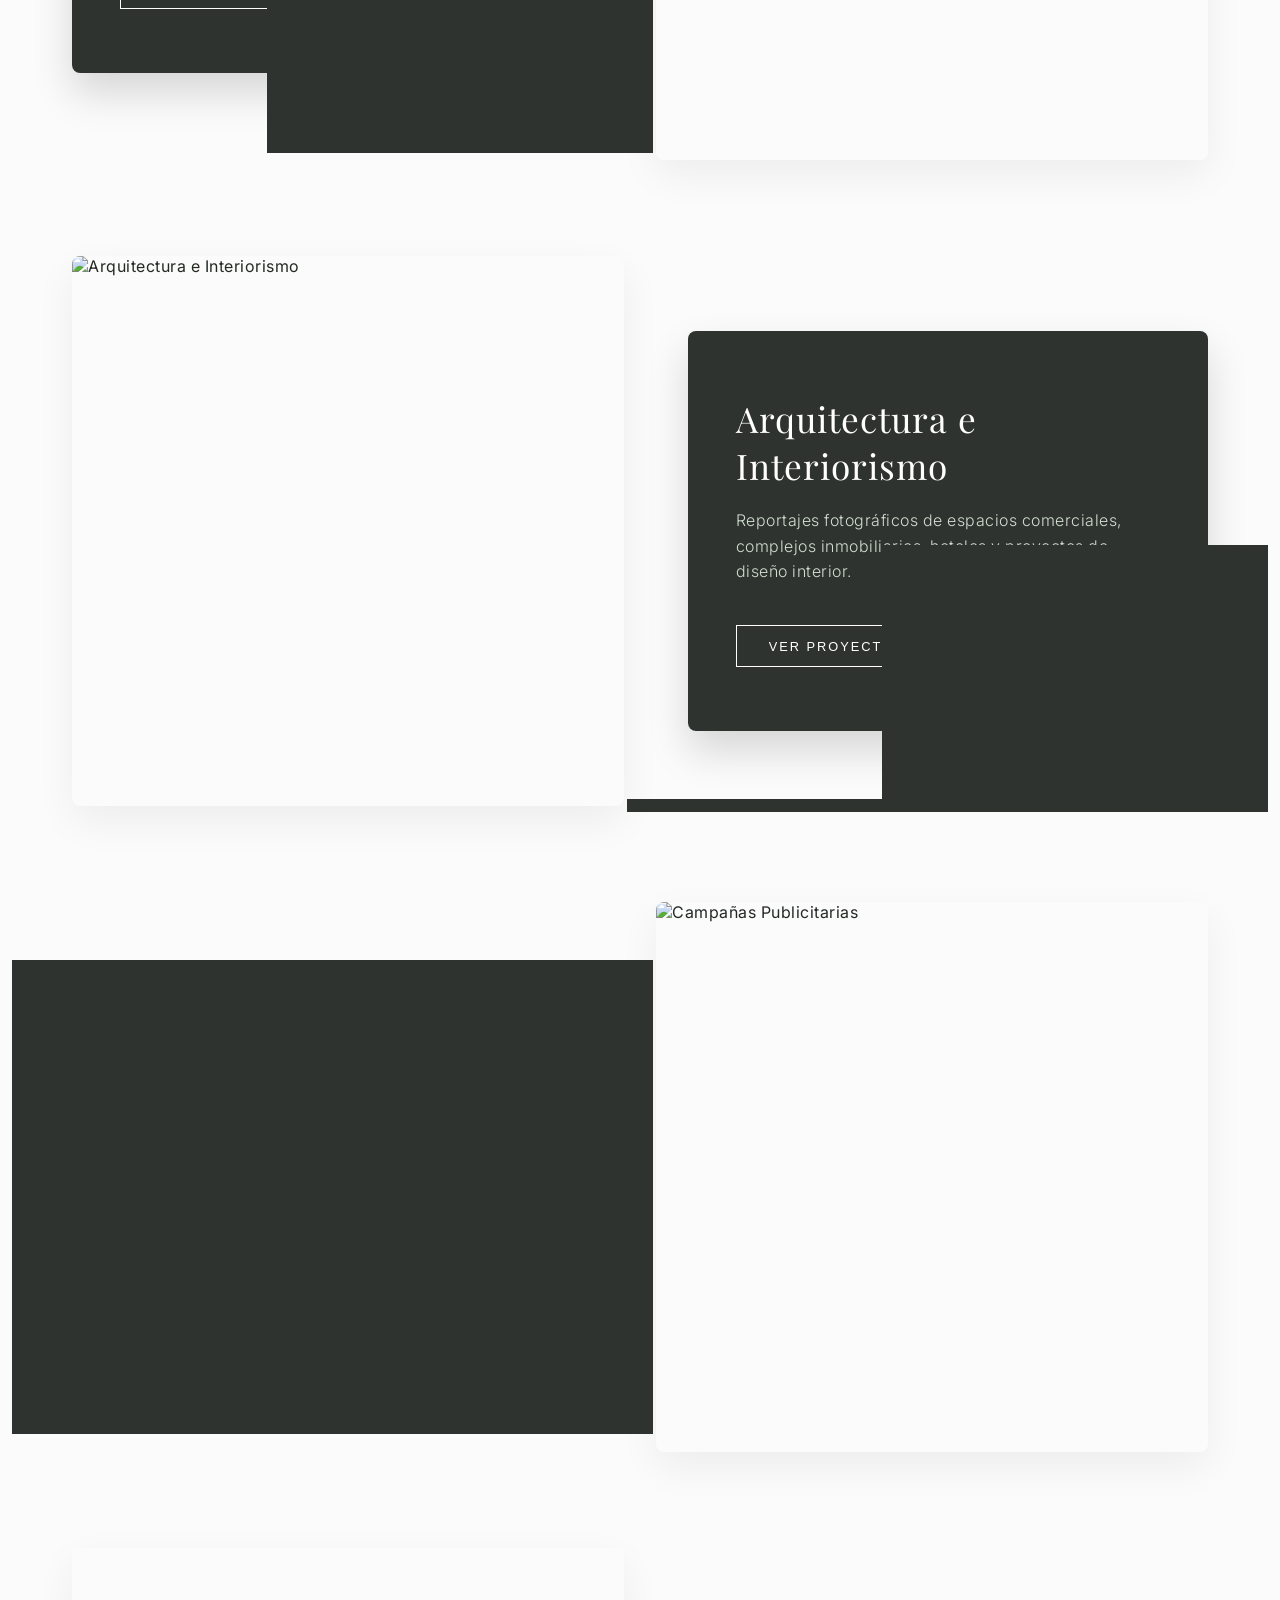
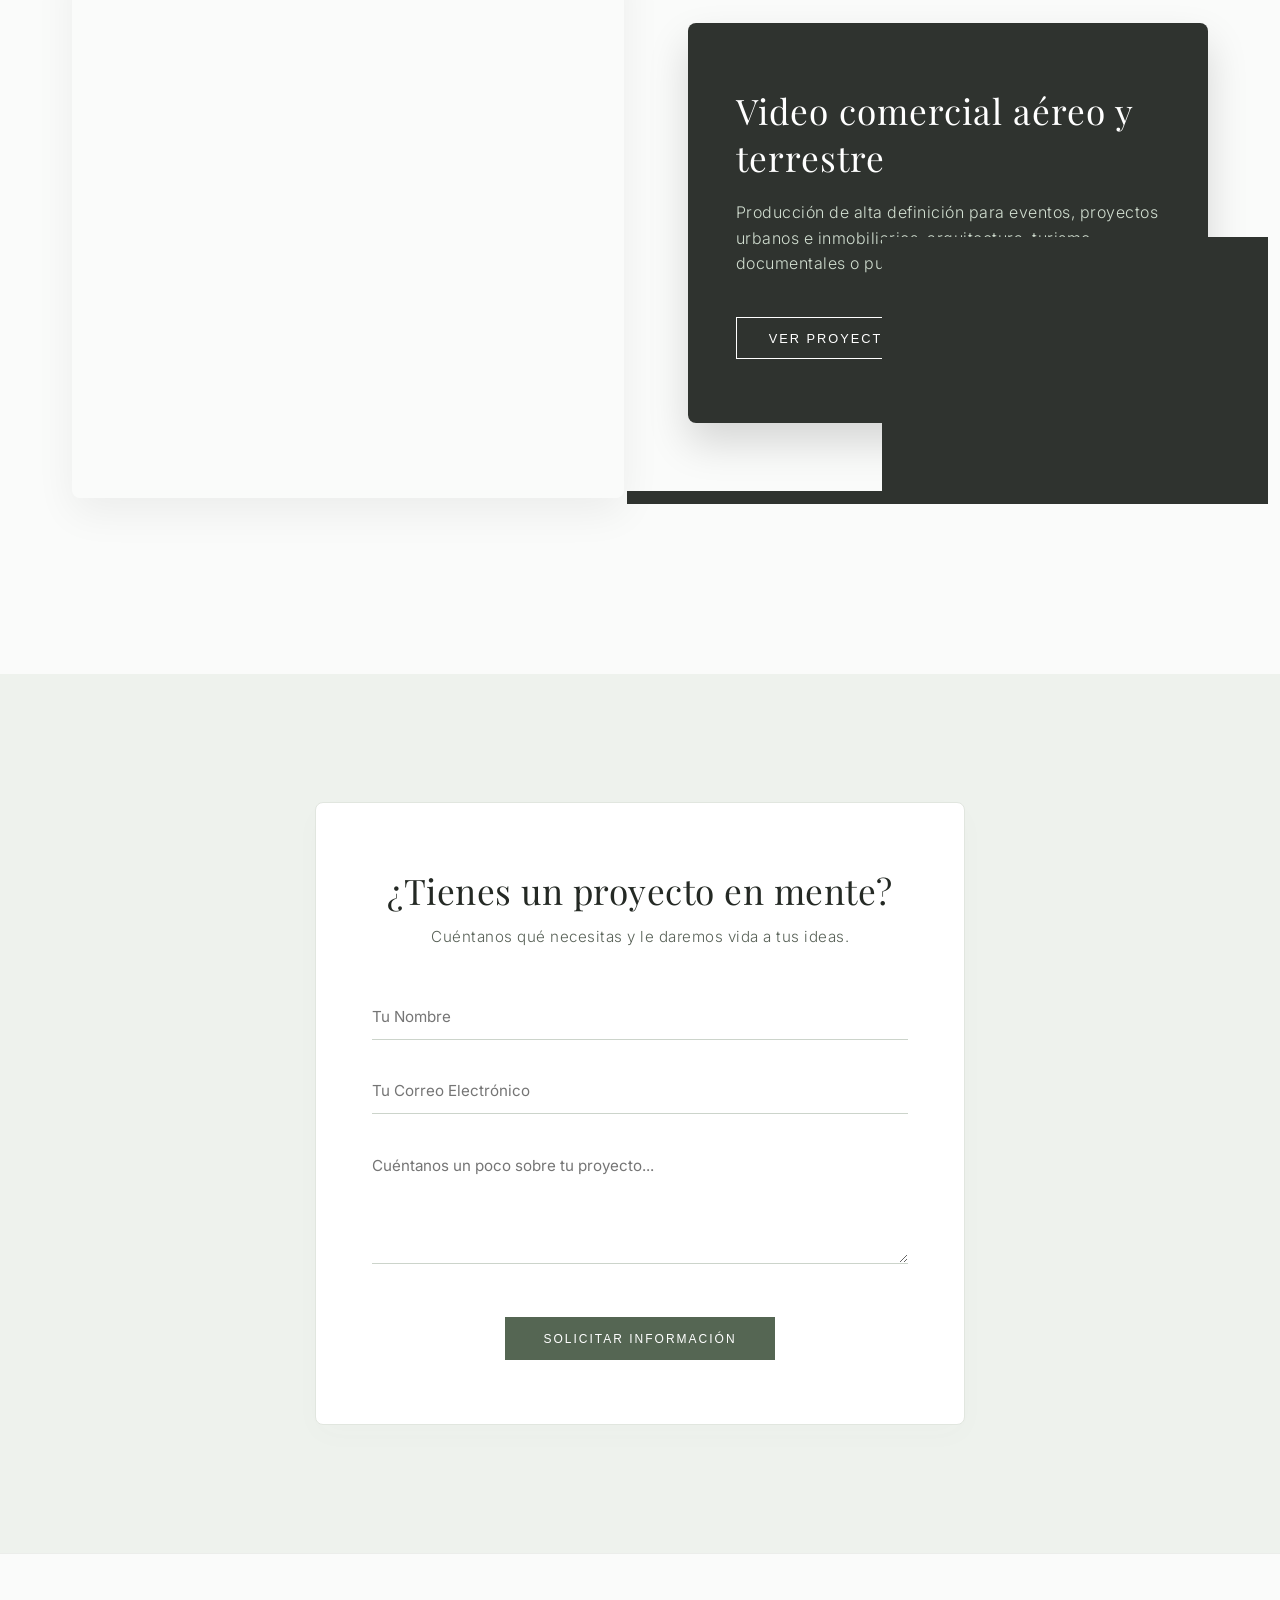
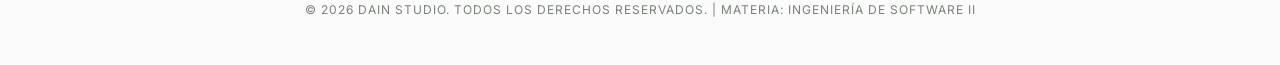
==== commit 13843d41: "Cambios en el carrusel - proyecto DAIN Studio" ====
--- a/comercial.html
+++ b/comercial.html
@@ -95,7 +95,6 @@
         <!-- BLOQUE 5: VIDEO COMERCIAL AÉREO Y TERRESTRE -->
         <section class="showcase-block">
             <div class="showcase-image-wrapper">
-                <!-- CAMBIO: Ahora apunta directamente a tu archivo descargado -->
                 <video autoplay loop muted playsinline class="showcase-video">
                     <source src="videos/video-comercial.mp4" type="video/mp4">
                     Tu navegador no soporta la reproducción de videos.
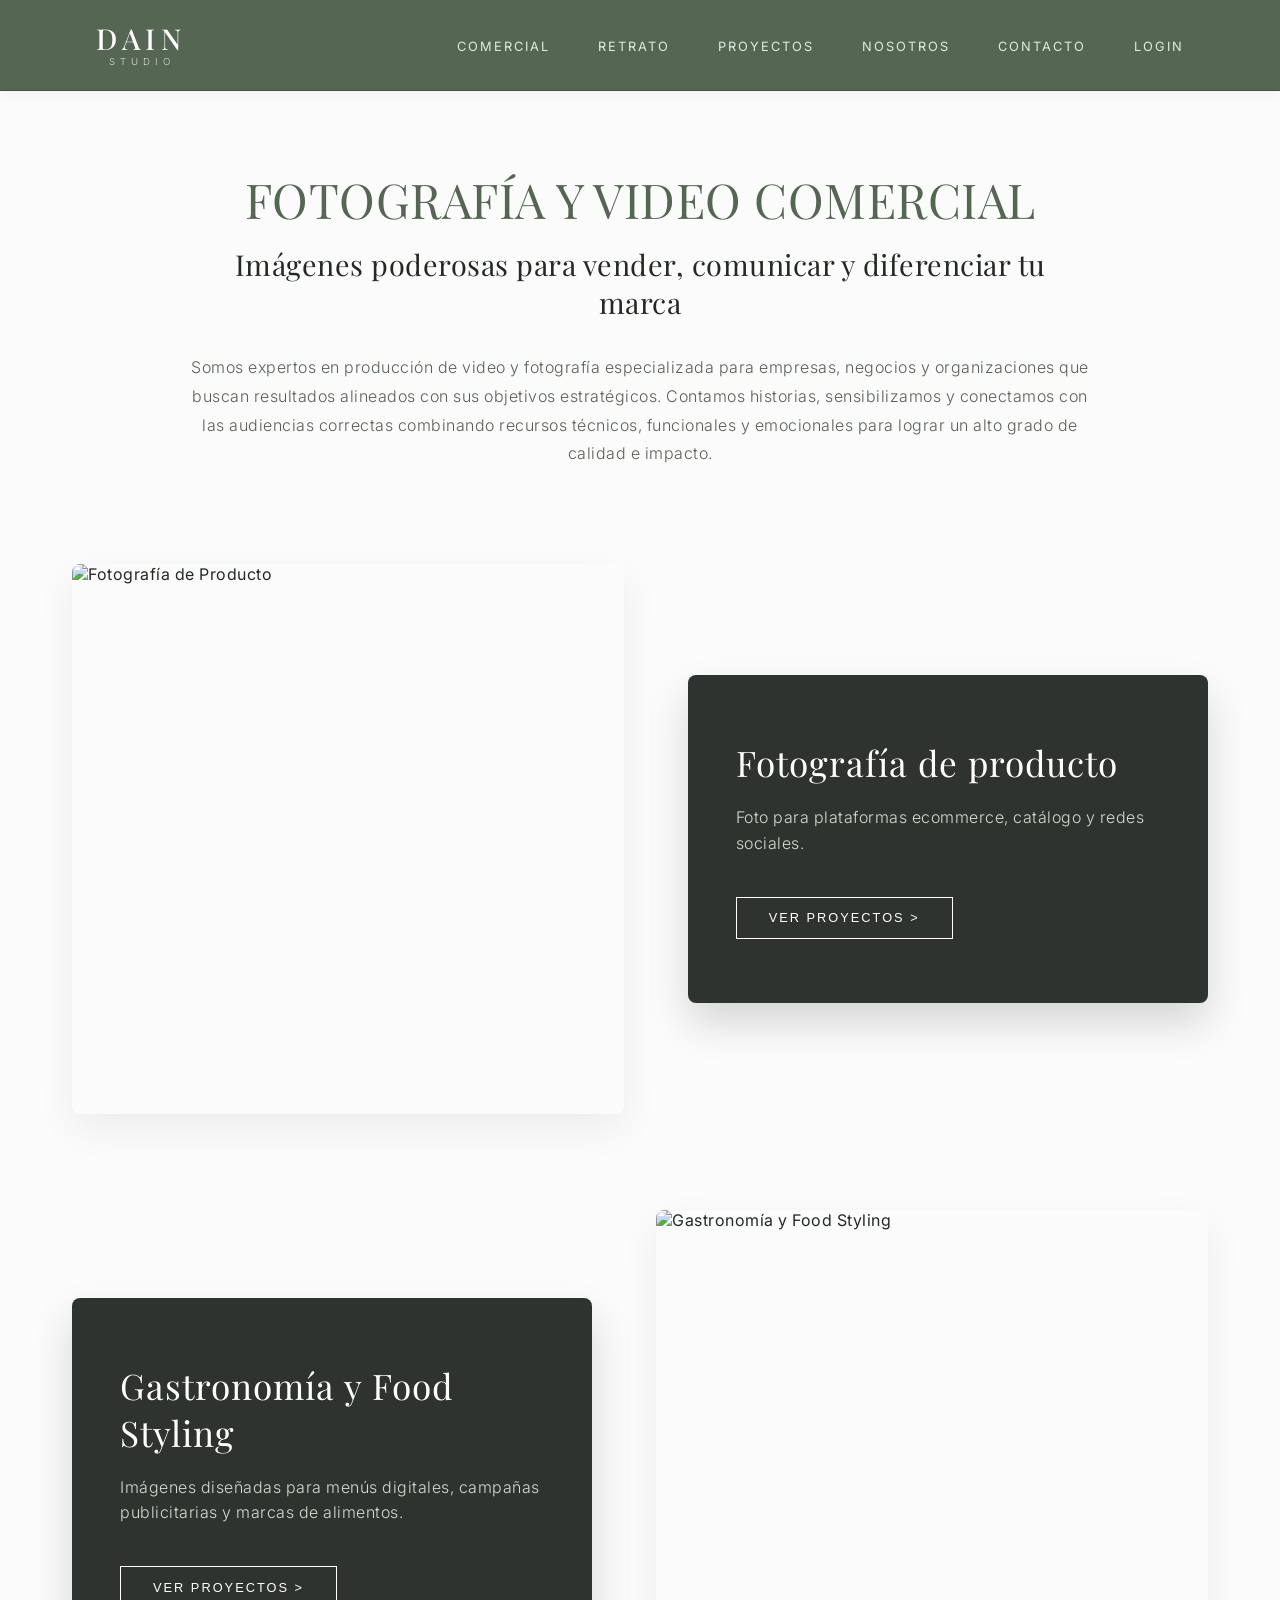
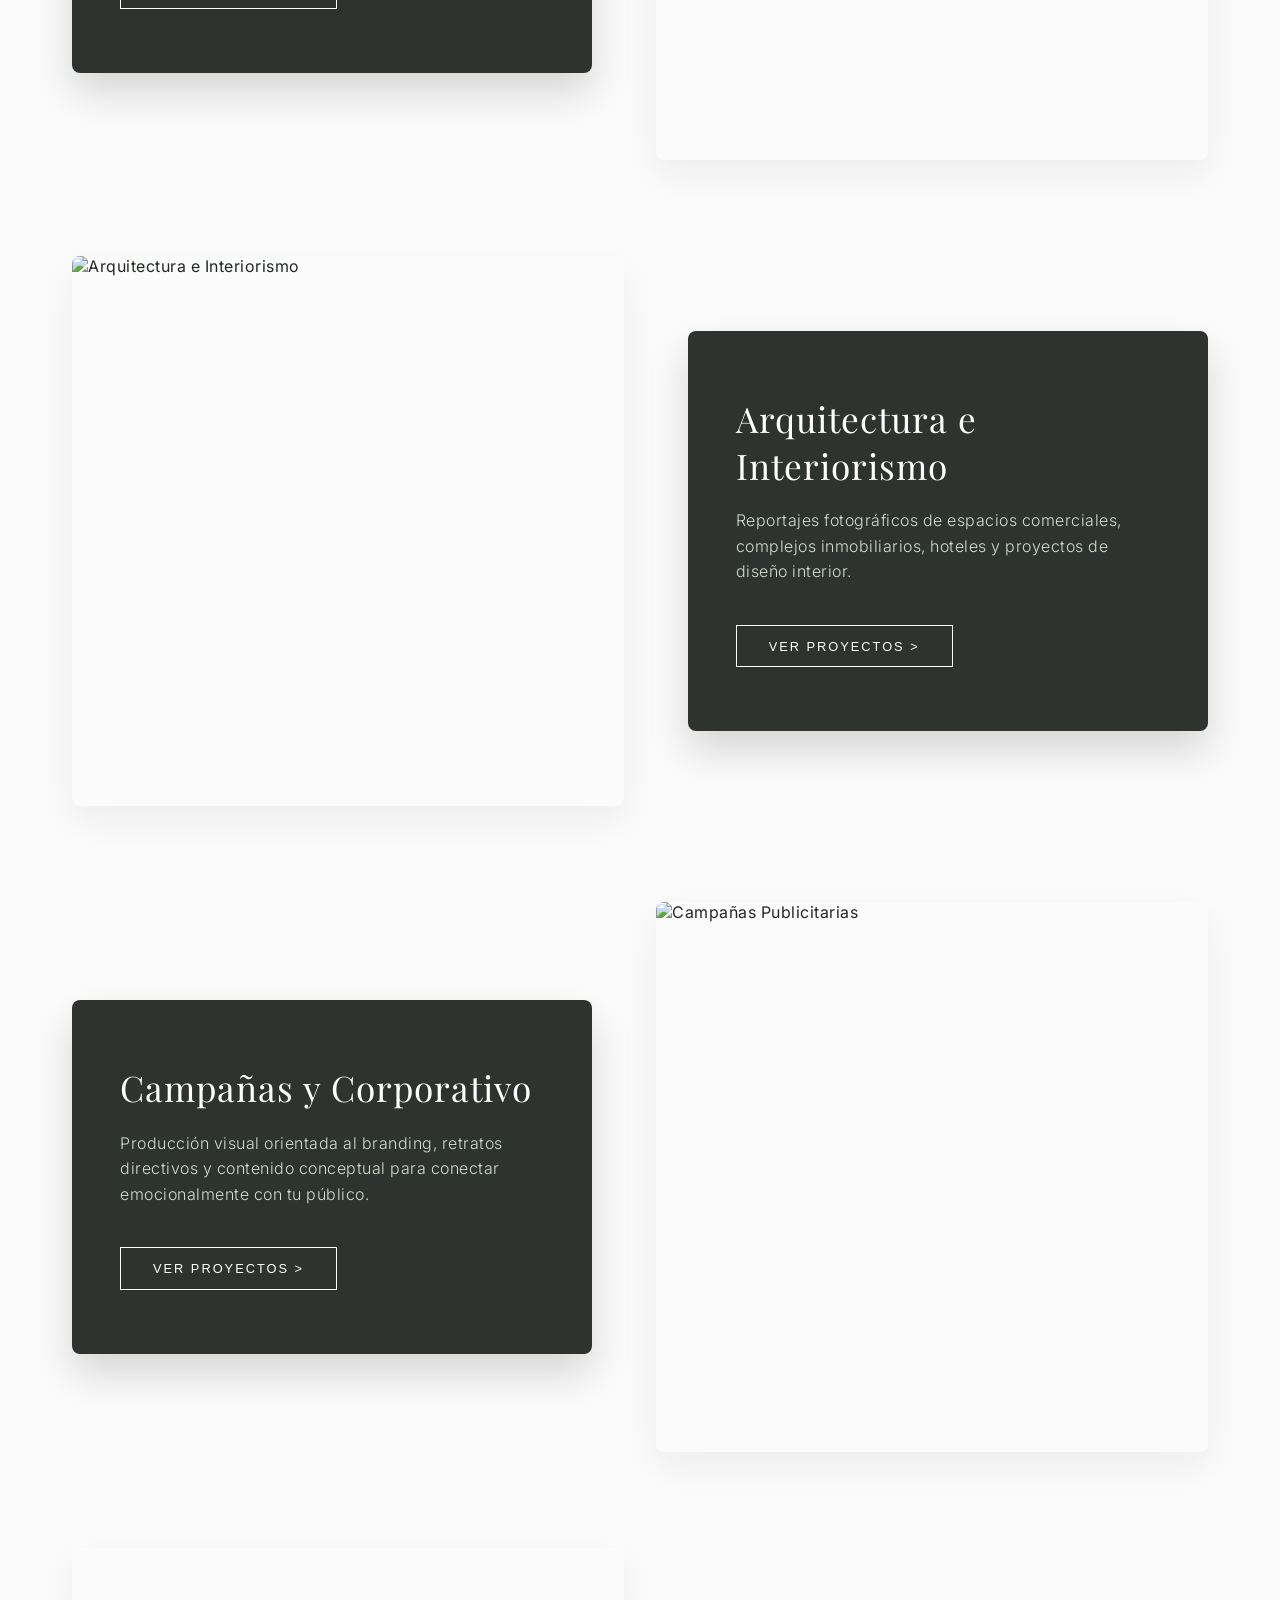
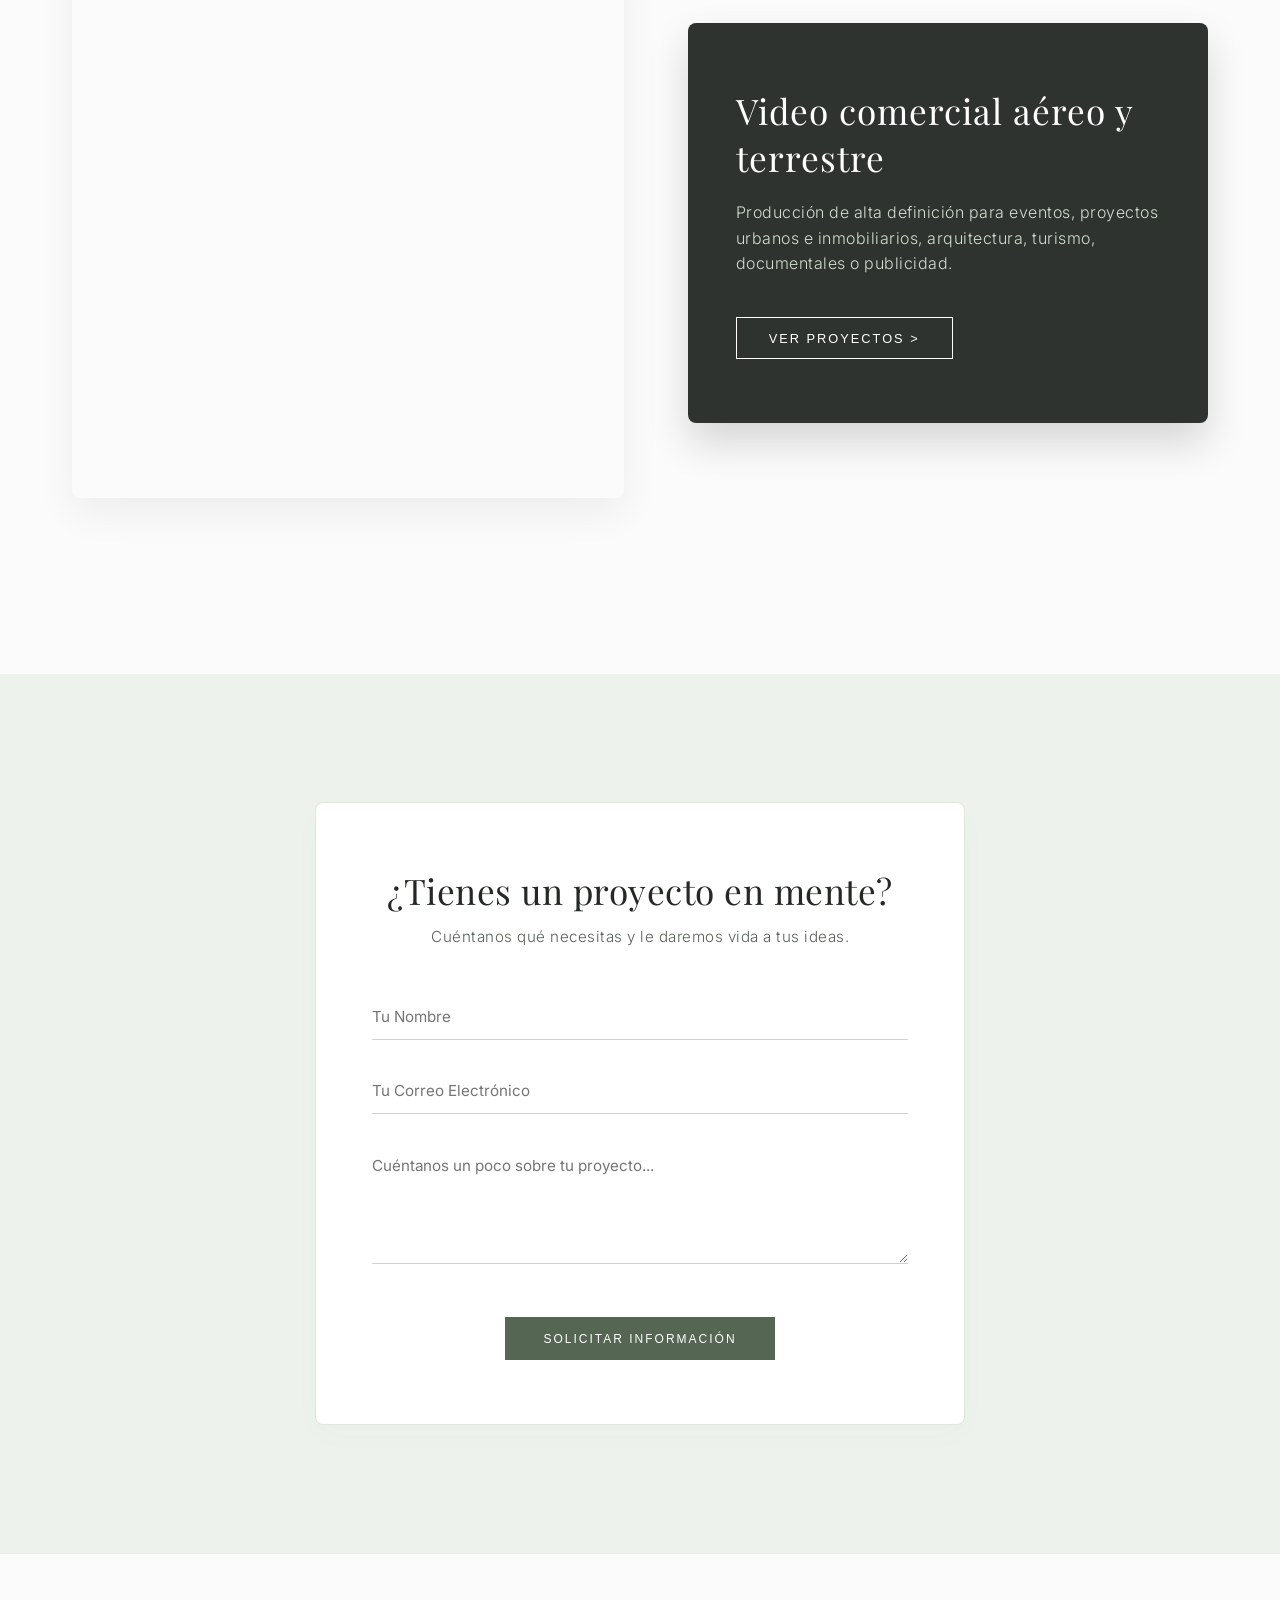
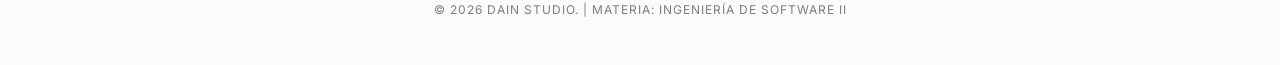
==== commit 452dcb1a: "Sprint 2: login con MySQL, panel de cliente y base de datos" ====
--- a/comercial.html
+++ b/comercial.html
@@ -4,7 +4,7 @@
     <meta charset="UTF-8">
     <meta name="viewport" content="width=device-width, initial-scale=1.0">
     <title>Fotografía Comercial | DAIN Studio</title>
-    <link rel="stylesheet" href="styles.css">
+    <link rel="stylesheet" href="css/styles.css">
 </head>
 <body>
 
@@ -29,7 +29,7 @@
                 <li><a href="proyectos.html">Proyectos</a></li>
                 <li><a href="nosotros.html">Nosotros</a></li>
                 <li><a href="contacto.html">Contacto</a></li>
-                <li id="li-login"><a href="#" id="btn-login">Login</a></li>
+                <li id="li-login"><a href="login.php" id="btn-login">Login</a></li>
             </ul>
         </nav>
     </header>
@@ -129,32 +129,12 @@
 
     <!-- PIE DE PÁGINA (IDÉNTICO AL HOME) -->
     <footer>
-        <p>&copy; 2026 DAIN Studio. Todos los derechos reservados. | Materia: Ingeniería de Software II</p>
+        <p>&copy; 2026 DAIN Studio. | Materia: Ingeniería de Software II</p>
     </footer>
 
-    <!-- MODAL DE LOGIN -->
-    <div id="modal-overlay" class="modal-overlay"></div>
-    <div id="login-modal" class="login-modal">
-        <button id="btn-cerrar-modal" class="btn-cerrar">&times;</button>
-        <h2 class="title-modal">Iniciar Sesión</h2>
-        <form id="form-login" class="form-login">
-            <div class="form-group-login">
-                <label for="input-usuario">Usuario:</label>
-                <input type="text" id="input-usuario" name="usuario" placeholder="Ingrese su usuario" required>
-            </div>
-            <div class="form-group-login">
-                <label for="input-contrasena">Contraseña:</label>
-                <input type="password" id="input-contrasena" name="contrasena" placeholder="Ingrese su contraseña" required>
-            </div>
-            <p id="mensaje-error" class="mensaje-error" style="display: none;">
-                Usuario o contraseña incorrectos.
-            </p>
-            <button type="submit" class="btn btn-primary btn-submit-login">Ingresar</button>
-        </form>
-    </div>
 
     <!-- ENLAZAR EL JS -->
-    <script src="script.js"></script>
+    <script src="js/script.js"></script>
 
 </body>
 </html>
--- a/css/styles.css
+++ b/css/styles.css
@@ -0,0 +1,1841 @@
+/* ==========================================================================
+   GOOGLE FONTS
+   ========================================================================== */
+@import url('https://fonts.googleapis.com/css2?family=Inter:wght@300;400;500&family=Playfair+Display:wght@400;500&display=swap');
+
+
+/* ==========================================================================
+   CONFIGURACIÓN GENERAL Y TIPOGRAFÍA
+   ========================================================================== */
+* {
+    margin: 0;
+    padding: 0;
+    box-sizing: border-box;
+}
+
+body {
+    background-color: #fafbfa;
+    color: #242924;
+    font-family: 'Inter', sans-serif;
+    letter-spacing: 0.5px;
+    -webkit-font-smoothing: antialiased;
+}
+
+
+/* ==========================================================================
+   MENÚ DE NAVEGACIÓN
+   ========================================================================== */
+.navbar {
+    display: flex;
+    justify-content: space-between;
+    align-items: center;
+    padding: 1.5rem 6rem;
+    background-color: #556653;
+    position: sticky;
+    top: 0;
+    z-index: 1000;
+    border-bottom: 1px solid #445242;
+    box-shadow: 0 4px 15px rgba(0, 0, 0, 0.04);
+}
+
+.logo-link {
+    text-decoration: none;
+    display: inline-block;
+}
+
+.logo-container {
+    display: flex;
+    flex-direction: column;
+    align-items: center;
+    line-height: 1;
+}
+
+.logo-main {
+    font-family: 'Playfair Display', serif;
+    font-size: 1.8rem;
+    font-weight: 500;
+    letter-spacing: 6px;
+    color: #ffffff;
+}
+
+.logo-sub {
+    font-family: 'Inter', sans-serif;
+    font-size: 0.6rem;
+    font-weight: 300;
+    letter-spacing: 5px;
+    color: #d1ded0;
+    margin-top: 4px;
+}
+
+.nav-links {
+    display: flex;
+    list-style: none;
+}
+
+.nav-links li {
+    margin-left: 3rem;
+}
+
+.nav-links a {
+    color: #e3ebe2;
+    text-decoration: none;
+    font-size: 0.8rem;
+    text-transform: uppercase;
+    letter-spacing: 2px;
+    font-weight: 400;
+    transition: color 0.3s ease;
+}
+
+.nav-links a:hover {
+    color: #ffffff;
+}
+
+.nav-links a.active {
+    color: #ffffff;
+    font-weight: 500;
+    border-bottom: 1px solid #ffffff;
+    padding-bottom: 4px;
+}
+
+
+/* ==========================================================================
+   BOTONES GLOBALES
+   ========================================================================== */
+.btn {
+    padding: 0.9rem 2.4rem;
+    font-size: 0.75rem;
+    text-transform: uppercase;
+    letter-spacing: 2px;
+    border: none;
+    cursor: pointer;
+    transition: all 0.4s ease;
+    font-weight: 500;
+}
+
+.btn-primary {
+    background-color: #556653;
+    color: #ffffff;
+}
+
+.btn-primary:hover {
+    background-color: #3f4d3e;
+}
+
+.btn-secondary {
+    background-color: transparent;
+    color: #556653;
+    border: 1px solid #556653;
+}
+
+.btn-secondary:hover {
+    background-color: #556653;
+    color: #ffffff;
+}
+
+
+/* ==========================================================================
+   SECCIÓN HERO (INDEX)
+   ========================================================================== */
+.hero {
+    position: relative;
+    height: 75vh;
+    display: flex;
+    align-items: center;
+    justify-content: center;
+    overflow: hidden;
+}
+
+.hero-image-wrapper {
+    position: absolute;
+    top: 0;
+    left: 0;
+    width: 100%;
+    height: 100%;
+    z-index: 1;
+}
+
+.hero-bg-img {
+    width: 100%;
+    height: 100%;
+    object-fit: cover;
+    opacity: 0.15;
+    filter: grayscale(20%) contrast(95%);
+}
+
+.hero-content {
+    position: relative;
+    z-index: 2;
+    text-align: center;
+    padding: 0 1.5rem;
+}
+
+.hero-content h1 {
+    font-family: 'Playfair Display', serif;
+    font-size: 3.4rem;
+    font-weight: 400;
+    letter-spacing: 2px;
+    color: #242924;
+    margin-bottom: 1.5rem;
+    max-width: 950px;
+    line-height: 1.2;
+}
+
+.hero-content p {
+    font-size: 1.05rem;
+    color: #4f594e;
+    max-width: 550px;
+    margin: 0 auto 2.5rem auto;
+    font-weight: 300;
+}
+
+.hero-buttons {
+    display: flex;
+    justify-content: center;
+    gap: 1.5rem;
+}
+
+
+/* ==========================================================================
+   SECCIÓN MÁS QUE SOLO FOTOGRAFÍA (INDEX)
+   ========================================================================== */
+.features-section {
+    padding: 6rem 0 3rem 0;
+    background-color: #ffffff;
+    text-align: center;
+}
+
+.features-section h2 {
+    font-family: 'Playfair Display', serif;
+    font-size: 1.8rem;
+    letter-spacing: 3px;
+    color: #242924;
+    margin-bottom: 4rem;
+    text-transform: uppercase;
+}
+
+.features-grid {
+    display: flex;
+    max-width: 1200px;
+    margin: 0 auto;
+    width: 100%;
+}
+
+.feature-card {
+    flex: 1;
+    padding: 2rem;
+    text-align: center;
+    background-color: #ffffff;
+}
+
+.feature-card:not(:last-child) {
+    border-right: 1px solid #ebedea;
+}
+
+.feature-icon {
+    display: flex;
+    justify-content: center;
+    margin-bottom: 1.2rem;
+}
+
+.svg-icon {
+    width: 32px;
+    height: 32px;
+    fill: #556653;
+    transition: fill 0.3s ease;
+}
+
+.feature-card:hover .svg-icon {
+    fill: #99b396;
+}
+
+.feature-card h3 {
+    font-family: 'Playfair Display', serif;
+    font-size: 1.25rem;
+    font-weight: 400;
+    color: #242924;
+    margin-bottom: 0.8rem;
+}
+
+.feature-card p {
+    color: #586157;
+    font-size: 0.85rem;
+    font-weight: 300;
+    line-height: 1.6;
+    max-width: 220px;
+    margin: 0 auto;
+}
+
+
+/* ==========================================================================
+   CUADRÍCULA DE SERVICIOS (INDEX)
+   ========================================================================== */
+.services-section {
+    max-width: 100%;
+    background-color: #ffffff;
+    padding: 4rem 2rem 8rem 2rem;
+    border-bottom: 1px solid #ebedea;
+}
+
+.services-section h2 {
+    font-family: 'Playfair Display', serif;
+    text-align: center;
+    font-weight: 400;
+    letter-spacing: 3px;
+    margin-bottom: 4rem;
+    font-size: 2.2rem;
+    color: #242924;
+}
+
+.services-grid {
+    display: grid;
+    grid-template-columns: repeat(auto-fit, minmax(320px, 1fr));
+    gap: 3.5rem;
+    max-width: 1200px;
+    margin: 0 auto;
+}
+
+.service-item {
+    background-color: transparent;
+    text-align: left;
+}
+
+.service-item img {
+    width: 100%;
+    height: 380px;
+    object-fit: cover;
+    filter: grayscale(10%);
+    transition: all 0.5s ease;
+}
+
+.service-item:hover img {
+    filter: grayscale(0%);
+    transform: scale(1.01);
+}
+
+.service-item h3 {
+    font-family: 'Playfair Display', serif;
+    font-weight: 400;
+    margin: 1.2rem 0 0.4rem 0;
+    font-size: 1.3rem;
+    color: #242924;
+}
+
+.service-item p {
+    color: #586157;
+    font-size: 0.88rem;
+    font-weight: 300;
+    margin-bottom: 1.2rem;
+    line-height: 1.6;
+}
+
+.more-link {
+    color: #556653;
+    text-decoration: none;
+    font-size: 0.75rem;
+    font-weight: 500;
+    text-transform: uppercase;
+    letter-spacing: 1px;
+    border-bottom: 1px solid #556653;
+    padding-bottom: 2px;
+    transition: color 0.3s, border-color 0.3s;
+}
+
+.more-link:hover {
+    color: #3f4d3e;
+    border-bottom-color: #3f4d3e;
+}
+
+
+/* ==========================================================================
+   TESTIMONIOS (INDEX)
+   ========================================================================== */
+.testimonials-section {
+    padding: 7rem 4rem;
+    background-color: #f5f7f4;
+    text-align: center;
+    border-top: 1px solid #eef2ed;
+    border-bottom: 1px solid #e1e6df;
+}
+
+.testimonials-subtitle {
+    font-size: 0.75rem;
+    text-transform: uppercase;
+    letter-spacing: 3px;
+    color: #7c857b;
+    display: block;
+    margin-bottom: 0.5rem;
+}
+
+.testimonials-section h2 {
+    font-family: 'Playfair Display', serif;
+    font-size: 2.4rem;
+    font-weight: 400;
+    color: #242924;
+    margin-bottom: 4rem;
+}
+
+.testimonials-grid {
+    display: grid;
+    grid-template-columns: repeat(auto-fit, minmax(300px, 1fr));
+    gap: 2rem;
+    max-width: 1200px;
+    margin: 0 auto;
+}
+
+.testimonial-card {
+    background-color: #ffffff;
+    border: 1px solid #e2e6e1;
+    border-radius: 8px;
+    padding: 3rem 2.5rem;
+    text-align: left;
+    display: flex;
+    flex-direction: column;
+    justify-content: space-between;
+    box-shadow: 0 10px 30px rgba(85, 102, 83, 0.04);
+    transition: transform 0.3s ease, box-shadow 0.3s ease;
+}
+
+.testimonial-card:hover {
+    transform: translateY(-4px);
+    box-shadow: 0 15px 35px rgba(85, 102, 83, 0.08);
+}
+
+.rating-stars {
+    display: flex;
+    gap: 3px;
+    margin-bottom: 1.5rem;
+}
+
+.rating-stars svg {
+    width: 14px;
+    height: 14px;
+    fill: #556653;
+}
+
+.testimonial-text {
+    font-size: 0.95rem;
+    color: #4f594e;
+    line-height: 1.7;
+    font-style: italic;
+    margin-bottom: 2.5rem;
+    flex-grow: 1;
+}
+
+.client-info {
+    display: flex;
+    align-items: center;
+    gap: 1rem;
+    border-top: 1px solid #f4f6f3;
+    padding-top: 1.2rem;
+}
+
+.client-initials {
+    width: 42px;
+    height: 42px;
+    background-color: #eef2ed;
+    color: #556653;
+    border-radius: 50%;
+    display: flex;
+    align-items: center;
+    justify-content: center;
+    font-size: 0.85rem;
+    font-weight: 500;
+    letter-spacing: 0.5px;
+}
+
+.client-details h4 {
+    font-size: 0.95rem;
+    color: #242924;
+    font-weight: 500;
+    margin-bottom: 2px;
+}
+
+.client-details p {
+    font-size: 0.78rem;
+    color: #7c857b;
+    font-weight: 300;
+}
+
+
+/* ==========================================================================
+   SECCIÓN CONTACTO (INDEX / COMERCIAL)
+   ========================================================================== */
+.contact-section {
+    background-color: #eef2ed;
+    padding: 8rem 2rem;
+    display: flex;
+    justify-content: center;
+}
+
+.contact-box {
+    background-color: #ffffff;
+    max-width: 650px;
+    width: 100%;
+    padding: 4rem 3.5rem;
+    border-radius: 8px;
+    border: 1px solid #e1e6df;
+    box-shadow: 0 10px 30px rgba(85, 102, 83, 0.02);
+    text-align: center;
+}
+
+.contact-box h2 {
+    font-family: 'Playfair Display', serif;
+    font-weight: 400;
+    font-size: 2.2rem;
+    margin-bottom: 0.8rem;
+    color: #242924;
+}
+
+.contact-box p {
+    color: #586157;
+    font-weight: 300;
+    font-size: 0.95rem;
+    margin-bottom: 3rem;
+}
+
+.contact-form {
+    display: flex;
+    flex-direction: column;
+    gap: 1.8rem;
+}
+
+.contact-form input,
+.contact-form textarea {
+    width: 100%;
+    padding: 0.8rem 0;
+    background-color: transparent;
+    border: none;
+    border-bottom: 1px solid #ccd4cb;
+    color: #242924;
+    font-size: 0.95rem;
+    font-family: 'Inter', sans-serif;
+    border-radius: 0;
+    transition: border-color 0.3s;
+}
+
+.contact-form input:focus,
+.contact-form textarea:focus {
+    outline: none;
+    border-bottom-color: #556653;
+}
+
+.contact-form .btn {
+    margin-top: 1.5rem;
+    align-self: center;
+}
+
+
+/* ==========================================================================
+   REDES SOCIALES (INDEX)
+   ========================================================================== */
+.social-section {
+    background-color: #546354;
+    padding: 5rem 2rem;
+    text-align: center;
+    display: flex;
+    flex-direction: column;
+    align-items: center;
+}
+
+.social-subtitle {
+    font-size: 0.8rem;
+    text-transform: uppercase;
+    letter-spacing: 4px;
+    color: #b3c2b1;
+    font-weight: 500;
+    display: block;
+    margin-bottom: 2rem;
+}
+
+.social-text {
+    color: #ffffff;
+    font-size: 1.15rem;
+    line-height: 1.8;
+    font-weight: 300;
+    max-width: 600px;
+    margin-bottom: 3rem;
+}
+
+.social-icons {
+    display: flex;
+    gap: 3rem;
+    justify-content: center;
+}
+
+.social-link {
+    display: inline-block;
+    transition: transform 0.3s ease;
+}
+
+.social-link:hover {
+    transform: translateY(-4px);
+}
+
+.svg-social {
+    width: 26px;
+    height: 26px;
+    fill: #e7d9c2;
+    transition: fill 0.3s ease;
+}
+
+.social-link:hover .svg-social {
+    fill: #ffffff;
+}
+
+
+/* ==========================================================================
+   PIE DE PÁGINA (GLOBAL)
+   ========================================================================== */
+footer {
+    text-align: center;
+    padding: 3rem 2rem;
+    background-color: #fafbfa;
+    color: #798278;
+    font-size: 0.75rem;
+    letter-spacing: 1px;
+    text-transform: uppercase;
+    border-top: 1px solid #ebedea;
+}
+
+
+/* ==========================================================================
+   ESTILOS PARA LA PÁGINA INTERNA: COMERCIAL.HTML
+   ========================================================================== */
+.comercial-container {
+    max-width: 1200px;
+    margin: 0 auto;
+    padding: 5rem 2rem;
+}
+
+.comercial-header {
+    text-align: center;
+    max-width: 900px;
+    margin: 0 auto 6rem auto;
+}
+
+.comercial-header h1 {
+    font-family: 'Playfair Display', serif;
+    font-size: 3rem;
+    font-weight: 400;
+    color: #556653;
+    margin-bottom: 1rem;
+    line-height: 1.2;
+}
+
+.comercial-header h2 {
+    font-family: 'Playfair Display', serif;
+    font-size: 1.8rem;
+    font-weight: 400;
+    color: #242924;
+    margin-bottom: 2rem;
+    letter-spacing: 0.5px;
+}
+
+.comercial-header p {
+    font-size: 1rem;
+    color: #586157;
+    line-height: 1.8;
+    font-weight: 300;
+}
+
+.showcase-block {
+    display: flex;
+    align-items: center;
+    justify-content: space-between;
+    margin-bottom: 6rem;
+    gap: 4rem;
+    position: relative;
+}
+
+.showcase-block.block-reverse {
+    flex-direction: row-reverse;
+}
+
+.showcase-image-wrapper {
+    flex: 1.3;
+    height: 550px;
+    border-radius: 8px;
+    overflow: hidden;
+    box-shadow: 0 15px 40px rgba(0, 0, 0, 0.06);
+}
+
+.showcase-img {
+    width: 100%;
+    height: 100%;
+    object-fit: cover;
+    transition: transform 0.6s ease;
+}
+
+.showcase-block:hover .showcase-img {
+    transform: scale(1.03);
+}
+
+.showcase-card {
+    flex: 1;
+    background-color: rgba(36, 41, 36, 0.95);
+    color: #ffffff;
+    padding: 4rem 3rem;
+    border-radius: 8px;
+    box-shadow: 0 20px 40px rgba(0, 0, 0, 0.15);
+    z-index: 2;
+    backdrop-filter: blur(5px);
+}
+
+.showcase-card h3 {
+    font-family: 'Playfair Display', serif;
+    font-size: 2.2rem;
+    font-weight: 400;
+    margin-bottom: 1.2rem;
+    letter-spacing: 1px;
+}
+
+.showcase-card p {
+    font-size: 1rem;
+    font-weight: 300;
+    color: #d1ded0;
+    line-height: 1.6;
+    margin-bottom: 2.5rem;
+}
+
+.showcase-video {
+    width: 100%;
+    height: 100%;
+    object-fit: cover;
+}
+
+.btn-showcase {
+    background-color: transparent;
+    color: #ffffff;
+    border: 1px solid #ffffff;
+    padding: 0.8rem 2rem;
+    font-size: 0.8rem;
+    text-transform: uppercase;
+    letter-spacing: 2px;
+    cursor: pointer;
+    transition: all 0.3s ease;
+}
+
+.btn-showcase:hover {
+    background-color: #ffffff;
+    color: #242924;
+}
+
+
+/* ==========================================================================
+   ESTILOS PARA LA PÁGINA INTERNA: RETRATO.HTML
+   ========================================================================== */
+.retrato-container {
+    max-width: 1200px;
+    margin: 0 auto;
+    padding: 5rem 2rem 3rem 2rem;
+}
+
+.retrato-header {
+    text-align: center;
+    max-width: 900px;
+    margin: 0 auto 5rem auto;
+}
+
+.retrato-header h1 {
+    font-family: 'Playfair Display', serif;
+    font-size: 3.2rem;
+    font-weight: 400;
+    color: #556653;
+    margin-bottom: 1rem;
+    line-height: 1.2;
+    text-transform: uppercase;
+    letter-spacing: 2px;
+}
+
+.retrato-header h2 {
+    font-family: 'Playfair Display', serif;
+    font-size: 1.6rem;
+    font-weight: 400;
+    color: #242924;
+    margin-bottom: 2.5rem;
+    letter-spacing: 0.5px;
+}
+
+.retrato-description p {
+    font-size: 0.95rem;
+    color: #586157;
+    line-height: 1.8;
+    font-weight: 300;
+    margin-bottom: 1.5rem;
+}
+
+.retrato-grid {
+    display: grid;
+    grid-template-columns: repeat(auto-fit, minmax(300px, 1fr));
+    gap: 2.5rem;
+    row-gap: 5rem;
+    margin-bottom: 4rem;
+}
+
+.retrato-item {
+    display: flex;
+    flex-direction: column;
+    justify-content: space-between;
+    height: 100%;
+}
+
+.retrato-img-wrapper {
+    position: relative;
+    height: 480px;
+    border-radius: 4px;
+    overflow: hidden;
+    margin-bottom: 1.5rem;
+    box-shadow: 0 10px 30px rgba(0, 0, 0, 0.05);
+}
+
+.retrato-img {
+    width: 100%;
+    height: 100%;
+    object-fit: cover;
+    transition: transform 0.5s ease;
+}
+
+.retrato-item:hover .retrato-img {
+    transform: scale(1.02);
+}
+
+.retrato-overlay-title {
+    position: absolute;
+    bottom: 0;
+    left: 0;
+    width: 100%;
+    padding: 3rem 1.5rem 1.5rem 1.5rem;
+    background: linear-gradient(transparent, rgba(0, 0, 0, 0.75));
+    display: flex;
+    align-items: flex-end;
+}
+
+.retrato-overlay-title h3 {
+    font-family: 'Playfair Display', serif;
+    font-size: 1.6rem;
+    font-weight: 400;
+    color: #ffffff;
+    letter-spacing: 0.5px;
+}
+
+.retrato-text {
+    font-size: 0.88rem;
+    color: #586157;
+    line-height: 1.6;
+    font-weight: 300;
+    padding: 0 0.5rem;
+}
+
+.btn-retrato-projects {
+    background-color: transparent;
+    color: #556653;
+    border: 1px solid #556653;
+    padding: 0.6rem 1.5rem;
+    font-size: 0.75rem;
+    text-transform: uppercase;
+    letter-spacing: 1px;
+    cursor: pointer;
+    margin-top: 1.5rem;
+    align-self: center;
+    transition: all 0.3s ease;
+    width: fit-content;
+}
+
+.btn-retrato-projects:hover {
+    background-color: #556653;
+    color: #ffffff;
+}
+
+
+/* ==========================================================================
+   ESTILOS PARA LA PÁGINA INTERNA: PROYECTOS.HTML
+   ========================================================================== */
+.proyectos-container {
+    max-width: 1200px;
+    margin: 0 auto;
+    padding: 5rem 2rem 4rem 2rem;
+}
+
+.proyectos-header {
+    text-align: center;
+    margin-bottom: 5rem;
+}
+
+.proyectos-header h1 {
+    font-family: 'Playfair Display', serif;
+    font-size: 3.2rem;
+    font-weight: 400;
+    color: #556653;
+    letter-spacing: 2px;
+    line-height: 1.2;
+    text-transform: uppercase;
+}
+
+.proyectos-grid {
+    display: grid;
+    grid-template-columns: repeat(2, 1fr);
+    gap: 3rem;
+    margin-bottom: 3rem;
+}
+
+@media (max-width: 768px) {
+    .proyectos-grid {
+        grid-template-columns: 1fr;
+        gap: 2rem;
+    }
+}
+
+.proyecto-card {
+    display: flex;
+    flex-direction: column;
+    border-radius: 4px;
+    overflow: hidden;
+    box-shadow: 0 4px 15px rgba(0, 0, 0, 0.02);
+}
+
+.proyecto-img-wrapper {
+    width: 100%;
+    height: 400px;
+    overflow: hidden;
+}
+
+.proyecto-img {
+    width: 100%;
+    height: 100%;
+    object-fit: cover;
+    transition: transform 0.5s ease;
+}
+
+.proyecto-card:hover .proyecto-img {
+    transform: scale(1.02);
+}
+
+.proyecto-info-box {
+    background-color: #3b423a;
+    color: #ffffff;
+    padding: 2rem 2.5rem;
+    display: flex;
+    flex-direction: column;
+    gap: 0.6rem;
+}
+
+.proyecto-tag {
+    font-size: 0.75rem;
+    text-transform: uppercase;
+    letter-spacing: 1.5px;
+    color: #b3c2b1;
+    font-weight: 500;
+}
+
+.proyecto-info-box h3 {
+    font-family: 'Inter', sans-serif;
+    font-size: 1.35rem;
+    font-weight: 500;
+    letter-spacing: 0.5px;
+    color: #ffffff;
+}
+
+.proyecto-info-box p {
+    font-size: 0.88rem;
+    color: #e3ebe2;
+    line-height: 1.6;
+    font-weight: 300;
+}
+
+
+/* ==========================================================================
+   ESTILOS PARA LA PÁGINA INTERNA: NOSOTROS.HTML
+   ========================================================================== */
+.nosotros-container {
+    max-width: 100%;
+}
+
+.about-hero {
+    position: relative;
+    height: 65vh;
+    background: linear-gradient(rgba(250, 251, 250, 0.85), rgba(250, 251, 250, 0.85)),
+                url('https://images.unsplash.com/photo-1598006640672-f0cc33c40702?q=80&w=870&auto=format&fit=crop&ixlib=rb-4.1.0&ixid=NHwxMjA3fDA%3D') no-repeat center center/cover;
+    display: flex;
+    align-items: center;
+    justify-content: center;
+    text-align: center;
+    padding: 0 2rem;
+    border-bottom: 1px solid #ebedea;
+}
+
+.about-hero-content {
+    max-width: 900px;
+    z-index: 2;
+}
+
+.about-hero h1 {
+    font-family: 'Playfair Display', serif;
+    font-size: 3.2rem;
+    color: #556653;
+    margin-bottom: 1.5rem;
+    text-transform: uppercase;
+    letter-spacing: 2px;
+    line-height: 1.2;
+}
+
+.about-hero .intro-lead {
+    font-size: 1.1rem;
+    color: #242924;
+    line-height: 1.8;
+    font-weight: 400;
+    margin: 0;
+}
+
+.about-sectors-wrapper {
+    max-width: 1100px;
+    margin: 6rem auto;
+    padding: 0 2rem;
+}
+
+.about-sectors {
+    display: flex;
+    gap: 4rem;
+    text-align: left;
+}
+
+.sector-block {
+    flex: 1;
+}
+
+.sector-block h3 {
+    font-family: 'Playfair Display', serif;
+    font-size: 1.4rem;
+    color: #556653;
+    margin-bottom: 1rem;
+    font-weight: 500;
+}
+
+.sector-block p {
+    font-size: 0.95rem;
+    color: #586157;
+    line-height: 1.7;
+    font-weight: 300;
+}
+
+.philosophy-section {
+    background-color: #ffffff;
+    border: 1px solid #ebedea;
+    border-radius: 8px;
+    padding: 4rem 3rem;
+    margin: 0 auto 6rem auto;
+    max-width: 1100px;
+    text-align: center;
+    box-shadow: 0 4px 20px rgba(0, 0, 0, 0.01);
+}
+
+.philosophy-section h2 {
+    font-family: 'Playfair Display', serif;
+    font-size: 2.2rem;
+    color: #242924;
+    margin-bottom: 1rem;
+    text-transform: uppercase;
+    letter-spacing: 1px;
+}
+
+.philosophy-lead {
+    font-size: 0.95rem;
+    color: #586157;
+    max-width: 750px;
+    margin: 0 auto 3rem auto;
+    line-height: 1.7;
+    font-weight: 300;
+}
+
+.philosophy-grid {
+    display: flex;
+    gap: 3rem;
+    text-align: left;
+}
+
+.philosophy-card {
+    flex: 1;
+    background-color: #fafbfa;
+    padding: 2.5rem;
+    border-radius: 6px;
+    border: 1px solid #ebedea;
+}
+
+.philosophy-icon svg {
+    width: 36px;
+    height: 36px;
+    fill: #556653;
+    margin-bottom: 1.2rem;
+}
+
+.philosophy-card h3 {
+    font-family: 'Playfair Display', serif;
+    font-size: 1.3rem;
+    color: #242924;
+    margin-bottom: 0.8rem;
+    font-weight: 500;
+}
+
+.philosophy-card p {
+    font-size: 0.9rem;
+    color: #586157;
+    line-height: 1.6;
+    font-weight: 300;
+}
+
+
+/* ==========================================================================
+   ESTILOS PARA LA PÁGINA INTERNA: CONTACTO.HTML
+   ========================================================================== */
+.contacto-main-container {
+    max-width: 1300px;
+    margin: 0 auto;
+    padding: 5rem 2rem;
+}
+
+.contacto-grid {
+    display: grid;
+    grid-template-columns: 1.1fr 0.9fr;
+    gap: 5rem;
+    align-items: start;
+}
+
+/* 1. Columna del Formulario */
+.contacto-form-column h1 {
+    font-family: 'Playfair Display', serif;
+    font-size: 2.4rem;
+    font-weight: 400;
+    color: #556653;
+    margin-bottom: 0.3rem;
+}
+
+.contacto-form-column h2 {
+    font-size: 1.1rem;
+    color: #7c857b;
+    font-weight: 400;
+    margin-bottom: 3.5rem;
+}
+
+.contacto-page-form {
+    display: flex;
+    flex-direction: column;
+    gap: 1.8rem;
+}
+
+.form-group {
+    display: flex;
+    flex-direction: column;
+    gap: 0.6rem;
+}
+
+.form-group label {
+    font-size: 0.85rem;
+    font-weight: 500;
+    color: #556653;
+    letter-spacing: 0.5px;
+}
+
+.contacto-page-form input,
+.contacto-page-form textarea,
+.contacto-page-form select {
+    width: 100%;
+    padding: 0.9rem 1rem;
+    background-color: #ffffff;
+    border: 1px solid #ccd4cb;
+    color: #242924;
+    font-size: 0.95rem;
+    font-family: 'Inter', sans-serif;
+    border-radius: 4px;
+    transition: border-color 0.3s;
+}
+
+.contacto-page-form input:focus,
+.contacto-page-form textarea:focus,
+.contacto-page-form select:focus {
+    outline: none;
+    border-color: #556653;
+}
+
+.btn-contacto-send {
+    background-color: #375334;
+    color: #ffffff;
+    padding: 1rem 3rem;
+    font-size: 0.9rem;
+    font-weight: 500;
+    text-transform: uppercase;
+    letter-spacing: 1px;
+    border: none;
+    border-radius: 4px;
+    cursor: pointer;
+    align-self: center;
+    width: fit-content;
+    margin-top: 1rem;
+    transition: background-color 0.3s;
+}
+
+.btn-contacto-send:hover {
+    background-color: #6b816e;
+}
+
+/* 2. Columna del Mapa e Información */
+.contacto-info-column {
+    display: flex;
+    flex-direction: column;
+    align-items: center;
+    text-align: center;
+    gap: 2.5rem;
+    padding-top: 2rem;
+}
+
+.map-wrapper {
+    width: 100%;
+    height: 380px;
+    border-radius: 6px;
+    overflow: hidden;
+    box-shadow: 0 10px 30px rgba(0, 0, 0, 0.05);
+    border: 1px solid #ebedea;
+}
+
+.studio-address-box .address-text {
+    font-size: 1rem;
+    color: #4f594e;
+    line-height: 1.6;
+    font-weight: 400;
+    margin-bottom: 1.5rem;
+}
+
+.studio-address-box .phone-text {
+    font-family: 'Playfair Display', serif;
+    font-size: 1.5rem;
+    color: #242924;
+    font-weight: 500;
+    letter-spacing: 0.5px;
+}
+
+.contacto-social-icons {
+    display: flex;
+    gap: 2rem;
+}
+
+.contacto-social-link svg {
+    width: 22px;
+    height: 22px;
+    fill: #7c857b;
+    transition: fill 0.3s;
+}
+
+.contacto-social-link:hover svg {
+    fill: #556653;
+}
+
+/* Ajustes Responsivos */
+@media (max-width: 900px) {
+    .contacto-grid {
+        grid-template-columns: 1fr;
+        gap: 4rem;
+    }
+}
+
+
+
+
+
+/* ==========================================================================
+   MODAL DE LOGIN
+   ========================================================================== */
+.modal-overlay {
+    display: none;
+    position: fixed;
+    top: 0;
+    left: 0;
+    width: 100%;
+    height: 100%;
+    background-color: rgba(0, 0, 0, 0.5);
+    z-index: 2000;
+}
+
+.login-modal {
+    display: none;
+    position: fixed;
+    top: 50%;
+    left: 50%;
+    transform: translate(-50%, -50%);
+    background-color: #ffffff;
+    padding: 3rem 2.5rem;
+    border-radius: 8px;
+    box-shadow: 0 20px 50px rgba(0, 0, 0, 0.2);
+    z-index: 2001;
+    width: 90%;
+    max-width: 400px;
+}
+
+.btn-cerrar {
+    position: absolute;
+    top: 1rem;
+    right: 1.2rem;
+    background: none;
+    border: none;
+    font-size: 1.8rem;
+    color: #7c857b;
+    cursor: pointer;
+    transition: color 0.3s;
+}
+
+.btn-cerrar:hover {
+    color: #242924;
+}
+
+.form-login {
+    display: flex;
+    flex-direction: column;
+    gap: 1.5rem;
+}
+
+.form-group-login {
+    display: flex;
+    flex-direction: column;
+    gap: 0.5rem;
+}
+
+.form-group-login label {
+    font-size: 0.85rem;
+    font-weight: 500;
+    color: #556653;
+}
+
+.form-group-login input {
+    padding: 0.8rem 1rem;
+    border: 1px solid #ccd4cb;
+    border-radius: 4px;
+    font-family: 'Inter', sans-serif;
+    font-size: 0.95rem;
+    color: #242924;
+}
+
+.form-group-login input:focus {
+    outline: none;
+    border-color: #556653;
+}
+
+.mensaje-error {
+    color: #b3402f;
+    font-size: 0.85rem;
+    text-align: center;
+}
+
+.title-modal {
+    font-family: 'Playfair Display', serif;
+    font-size: 1.8rem;
+    color: #556653;
+    margin-bottom: 1.5rem;
+    text-align: center;
+}
+
+.btn-submit-login {
+    width: 100%;
+    margin-top: 1rem;
+}
+
+
+/* ==========================================================================
+   BOTÓN HAMBURGUESA (RESPONSIVE)
+   ========================================================================== */
+#btn-hamburguesa {
+    display: none;
+    flex-direction: column;
+    gap: 5px;
+    background: none;
+    border: none;
+    cursor: pointer;
+    padding: 5px;
+}
+
+#btn-hamburguesa span {
+    display: block;
+    width: 26px;
+    height: 2px;
+    background-color: #ffffff;
+    transition: all 0.3s ease;
+}
+
+
+/* ==========================================================================
+   CARRUSEL DE SERVICIOS
+   ========================================================================== */
+.title-carrusel {
+    font-family: 'Playfair Display', serif !important;
+    text-align: center;
+    font-size: 2rem;
+    color: #242924;
+    margin-bottom: 3rem;
+}
+
+.carrusel-seccion {
+    padding: 5rem 2rem;
+    background-color: #fafbfa;
+}
+
+.carrusel-contenedor {
+    position: relative;
+    max-width: 1200px;
+    margin: 0 auto;
+    display: flex;
+    align-items: center;
+}
+
+.carrusel-viewport {
+    overflow: hidden;
+    width: 100%;
+}
+
+.contenedor-slides {
+    display: flex;
+    transition: transform 0.5s ease;
+}
+
+.slide {
+    min-width: calc(100% / 3);
+    padding: 0 0.8rem;
+    box-sizing: border-box;
+}
+
+.slide img {
+    width: 100%;
+    height: 300px;
+    object-fit: cover;
+    border-radius: 6px;
+    box-shadow: 0 8px 20px rgba(0, 0, 0, 0.06);
+}
+
+.slide p {
+    text-align: center;
+    margin-top: 1rem;
+    font-size: 0.9rem;
+    color: #242924;
+    font-weight: 400;
+    letter-spacing: 0.5px;
+}
+
+.btn-carrusel {
+    position: absolute;
+    top: 50%;
+    transform: translateY(-50%);
+    background-color: #ffffff;
+    border: 1px solid #ebedea;
+    width: 44px;
+    height: 44px;
+    border-radius: 50%;
+    font-size: 1.6rem;
+    color: #556653;
+    cursor: pointer;
+    z-index: 10;
+    display: flex;
+    align-items: center;
+    justify-content: center;
+    transition: all 0.3s ease;
+}
+
+.btn-carrusel:hover {
+    background-color: #556653;
+    color: #ffffff;
+}
+
+.btn-anterior {
+    left: 0;
+}
+
+.btn-siguiente {
+    right: 0;
+}
+
+.indicadores {
+    display: flex;
+    justify-content: center;
+    gap: 0.6rem;
+    margin-top: 2rem;
+}
+
+.indicador {
+    width: 10px;
+    height: 10px;
+    border-radius: 50%;
+    background-color: #ccd4cb;
+    cursor: pointer;
+    transition: background-color 0.3s ease;
+}
+
+.indicador.activo {
+    background-color: #556653;
+}
+
+
+/* ==========================================================================
+   PÁGINA BIENVENIDA
+   ========================================================================== */
+.bienvenida-container {
+    display: flex;
+    justify-content: center;
+    align-items: center;
+    min-height: 80vh;
+    text-align: center;
+    background-color: #fafbfa;
+    padding: 2rem;
+}
+
+.bienvenida-contenido h1 {
+    font-family: 'Playfair Display', serif;
+    font-size: 3rem;
+    color: #556653;
+    margin-bottom: 1rem;
+}
+
+.bienvenida-contenido p {
+    font-size: 1.1rem;
+    color: #586157;
+    margin-bottom: 2rem;
+}
+
+
+
+
+/* ==========================================================================
+   MEDIA QUERIES — RESPONSIVE GENERAL
+   ========================================================================== */
+@media (max-width: 1024px) {
+    .slide {
+        min-width: calc(100% / 2);
+    }
+}
+
+@media (max-width: 768px) {
+    /* Navbar responsive */
+    .navbar {
+        padding: 1.2rem 2rem;
+    }
+
+    #btn-hamburguesa {
+        display: flex;
+    }
+
+    .nav-links {
+        position: absolute;
+        top: 100%;
+        left: 0;
+        width: 100%;
+        background-color: #556653;
+        flex-direction: column;
+        align-items: center;
+        padding: 1.5rem 0;
+        gap: 1.2rem;
+        display: none;
+    }
+
+    .nav-links.menu-abierto {
+        display: flex;
+    }
+
+    .nav-links li {
+        margin-left: 0;
+    }
+
+    .hero {
+        height: 55vh;
+    }
+
+    .hero-content h1 {
+        font-size: 2rem;
+    }
+
+    .hero-buttons {
+        flex-direction: column;
+        gap: 1rem;
+    }
+
+    .features-grid,
+    .services-grid,
+    .testimonials-grid {
+        flex-direction: column;
+        gap: 2rem;
+    }
+
+    .feature-card:not(:last-child) {
+        border-right: none;
+        border-bottom: 1px solid #ebedea;
+    }
+
+    .slide {
+        min-width: 100%;
+    }
+
+    .btn-carrusel {
+        width: 36px;
+        height: 36px;
+        font-size: 1.3rem;
+    }
+
+    .contacto-grid {
+        grid-template-columns: 1fr;
+    }
+
+    .showcase-block,
+    .showcase-block.block-reverse {
+        flex-direction: column;
+    }
+
+    .showcase-image-wrapper {
+        height: 300px;
+    }
+
+    /* Footer */
+    footer {
+        padding: 2rem 1rem;
+    }
+}
+
+@media (max-width: 480px) {
+    .hero-content h1 {
+        font-size: 1.6rem;
+    }
+
+    .comercial-header h1,
+    .retrato-header h1,
+    .proyectos-header h1,
+    .about-hero h1 {
+        font-size: 2rem;
+    }
+
+    .login-modal {
+        padding: 2rem 1.5rem;
+    }
+
+    .bienvenida-contenido h1 {
+        font-size: 2rem;
+    }
+}
+
+
+
+
+/* ==========================================================================
+   MENSAJE DE ÉXITO DEL FORMULARIO
+   ========================================================================== */
+.mensaje-exito {
+    display: none;
+    color: #3f6b3c;
+    background-color: #eef5ed;
+    border: 1px solid #c5dcc3;
+    padding: 1rem 1.5rem;
+    border-radius: 4px;
+    font-size: 0.9rem;
+    text-align: center;
+    margin-top: 1rem;
+}
+
+.mensaje-exito.visible {
+    display: block;
+}
+
+/* ==========================================================================
+   SPRINT 2 - LOGIN PHP, PANELES (CLIENTE / ADMIN) Y ALERTAS
+   ========================================================================== */
+.auth-container {
+    min-height: 70vh;
+    display: flex;
+    justify-content: center;
+    align-items: center;
+    padding: 4rem 1.5rem;
+}
+
+.auth-card {
+    background-color: #ffffff;
+    width: 100%;
+    max-width: 420px;
+    padding: 3rem 2.5rem;
+    border-radius: 8px;
+    box-shadow: 0 20px 50px rgba(0, 0, 0, 0.08);
+    border-top: 4px solid #556653;
+}
+
+.auth-title {
+    font-family: 'Playfair Display', serif;
+    font-weight: 500;
+    font-size: 1.9rem;
+    color: #556653;
+    text-align: center;
+}
+
+.auth-subtitle {
+    text-align: center;
+    color: #798278;
+    font-size: 0.85rem;
+    margin: 0.5rem 0 2rem;
+}
+
+.auth-form {
+    display: flex;
+    flex-direction: column;
+    gap: 1.5rem;
+}
+
+.auth-extra {
+    text-align: center;
+    font-size: 0.85rem;
+    color: #798278;
+    margin-top: 1.8rem;
+}
+
+.auth-extra a {
+    color: #556653;
+    font-weight: 500;
+}
+
+/* Alertas (éxito / error) */
+.alerta {
+    padding: 0.8rem 1rem;
+    border-radius: 4px;
+    font-size: 0.85rem;
+    margin-bottom: 1.2rem;
+    text-align: center;
+}
+
+.alerta-exito {
+    background-color: #e6efe5;
+    color: #3f4d3e;
+    border: 1px solid #b9ceb7;
+}
+
+.alerta-error {
+    background-color: #f8e6e3;
+    color: #b3402f;
+    border: 1px solid #e5bab3;
+}
+
+/* Paneles (sirven para panel_cliente.php y panel_admin.php) */
+.panel-container {
+    max-width: 780px;
+    margin: 0 auto;
+    padding: 4rem 1.5rem 5rem;
+    min-height: 70vh;
+}
+
+.panel-header {
+    text-align: center;
+    margin-bottom: 2.5rem;
+}
+
+.panel-header h1 {
+    font-family: 'Playfair Display', serif;
+    font-weight: 500;
+    font-size: 2.2rem;
+    color: #556653;
+}
+
+.panel-header p {
+    color: #798278;
+    margin-top: 0.5rem;
+    font-size: 0.95rem;
+}
+
+.ficha {
+    background-color: #ffffff;
+    border-radius: 8px;
+    box-shadow: 0 10px 35px rgba(0, 0, 0, 0.07);
+    border-top: 4px solid #556653;
+    padding: 2.5rem;
+}
+
+.ficha-encabezado {
+    display: flex;
+    align-items: center;
+    gap: 1.2rem;
+    padding-bottom: 1.8rem;
+    margin-bottom: 1.8rem;
+    border-bottom: 1px solid #ebedea;
+}
+
+.ficha-avatar {
+    width: 64px;
+    height: 64px;
+    border-radius: 50%;
+    background-color: #556653;
+    color: #ffffff;
+    font-family: 'Playfair Display', serif;
+    font-size: 1.8rem;
+    display: flex;
+    align-items: center;
+    justify-content: center;
+    flex-shrink: 0;
+}
+
+.ficha-encabezado h2 {
+    font-family: 'Playfair Display', serif;
+    font-weight: 500;
+    font-size: 1.5rem;
+    color: #242924;
+}
+
+.ficha-rol {
+    display: inline-block;
+    margin-top: 0.4rem;
+    padding: 0.2rem 0.8rem;
+    background-color: #e6efe5;
+    color: #556653;
+    font-size: 0.7rem;
+    text-transform: uppercase;
+    letter-spacing: 2px;
+    border-radius: 20px;
+}
+
+.ficha-datos {
+    display: grid;
+    grid-template-columns: 1fr 1fr;
+    gap: 1.5rem 2rem;
+}
+
+.ficha-datos dt {
+    font-size: 0.7rem;
+    text-transform: uppercase;
+    letter-spacing: 2px;
+    color: #798278;
+    margin-bottom: 0.3rem;
+}
+
+.ficha-datos dd {
+    font-size: 1rem;
+    color: #242924;
+    word-break: break-word;
+}
+
+.ficha-form {
+    display: flex;
+    flex-direction: column;
+    gap: 1.3rem;
+}
+
+.ficha-form input:disabled {
+    background-color: #f1f3f1;
+    color: #798278;
+    cursor: not-allowed;
+}
+
+.ficha-acciones {
+    display: flex;
+    gap: 1rem;
+    margin-top: 2rem;
+    flex-wrap: wrap;
+}
+
+.ficha-form .ficha-acciones {
+    margin-top: 0.5rem;
+}
+
+.ficha-acciones .btn {
+    text-decoration: none;
+    display: inline-block;
+    text-align: center;
+}
+
+@media (max-width: 768px) {
+    .ficha { padding: 1.8rem 1.4rem; }
+    .ficha-datos { grid-template-columns: 1fr; }
+    .auth-card { padding: 2.2rem 1.5rem; }
+}
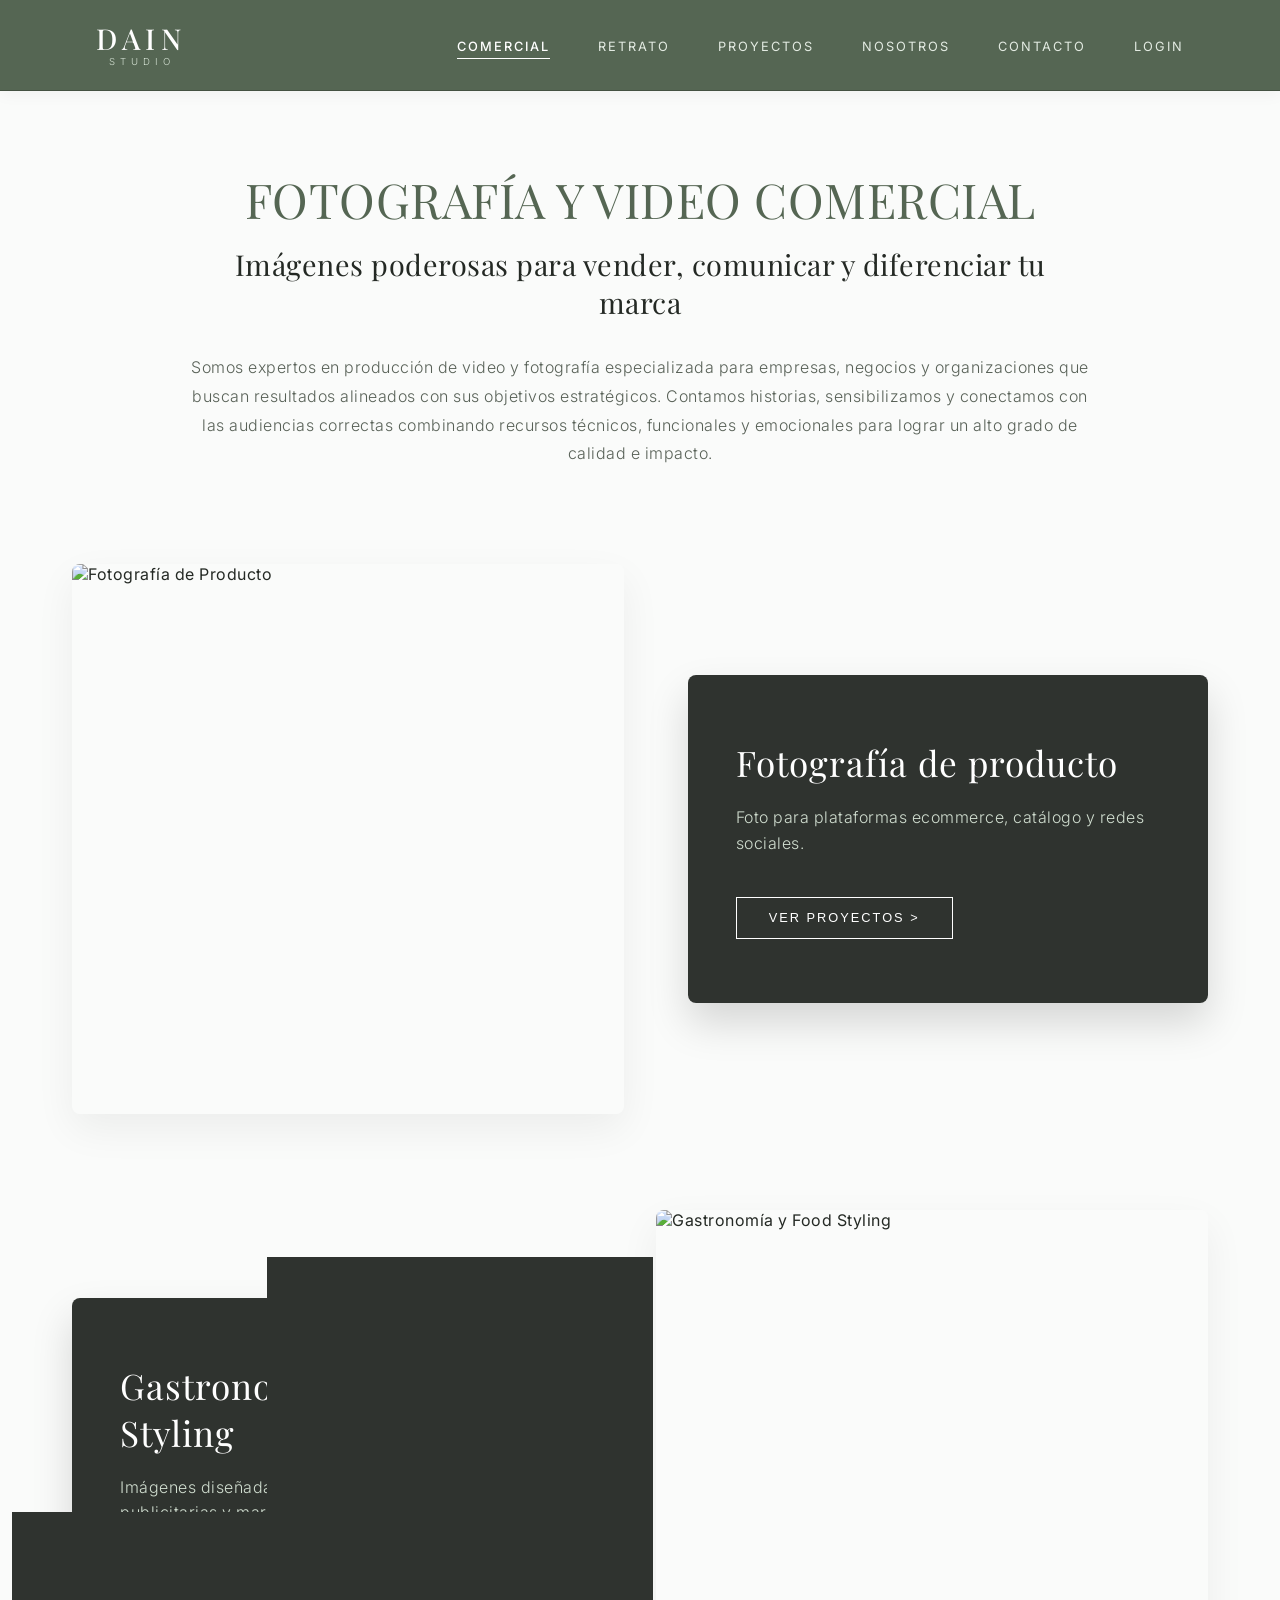
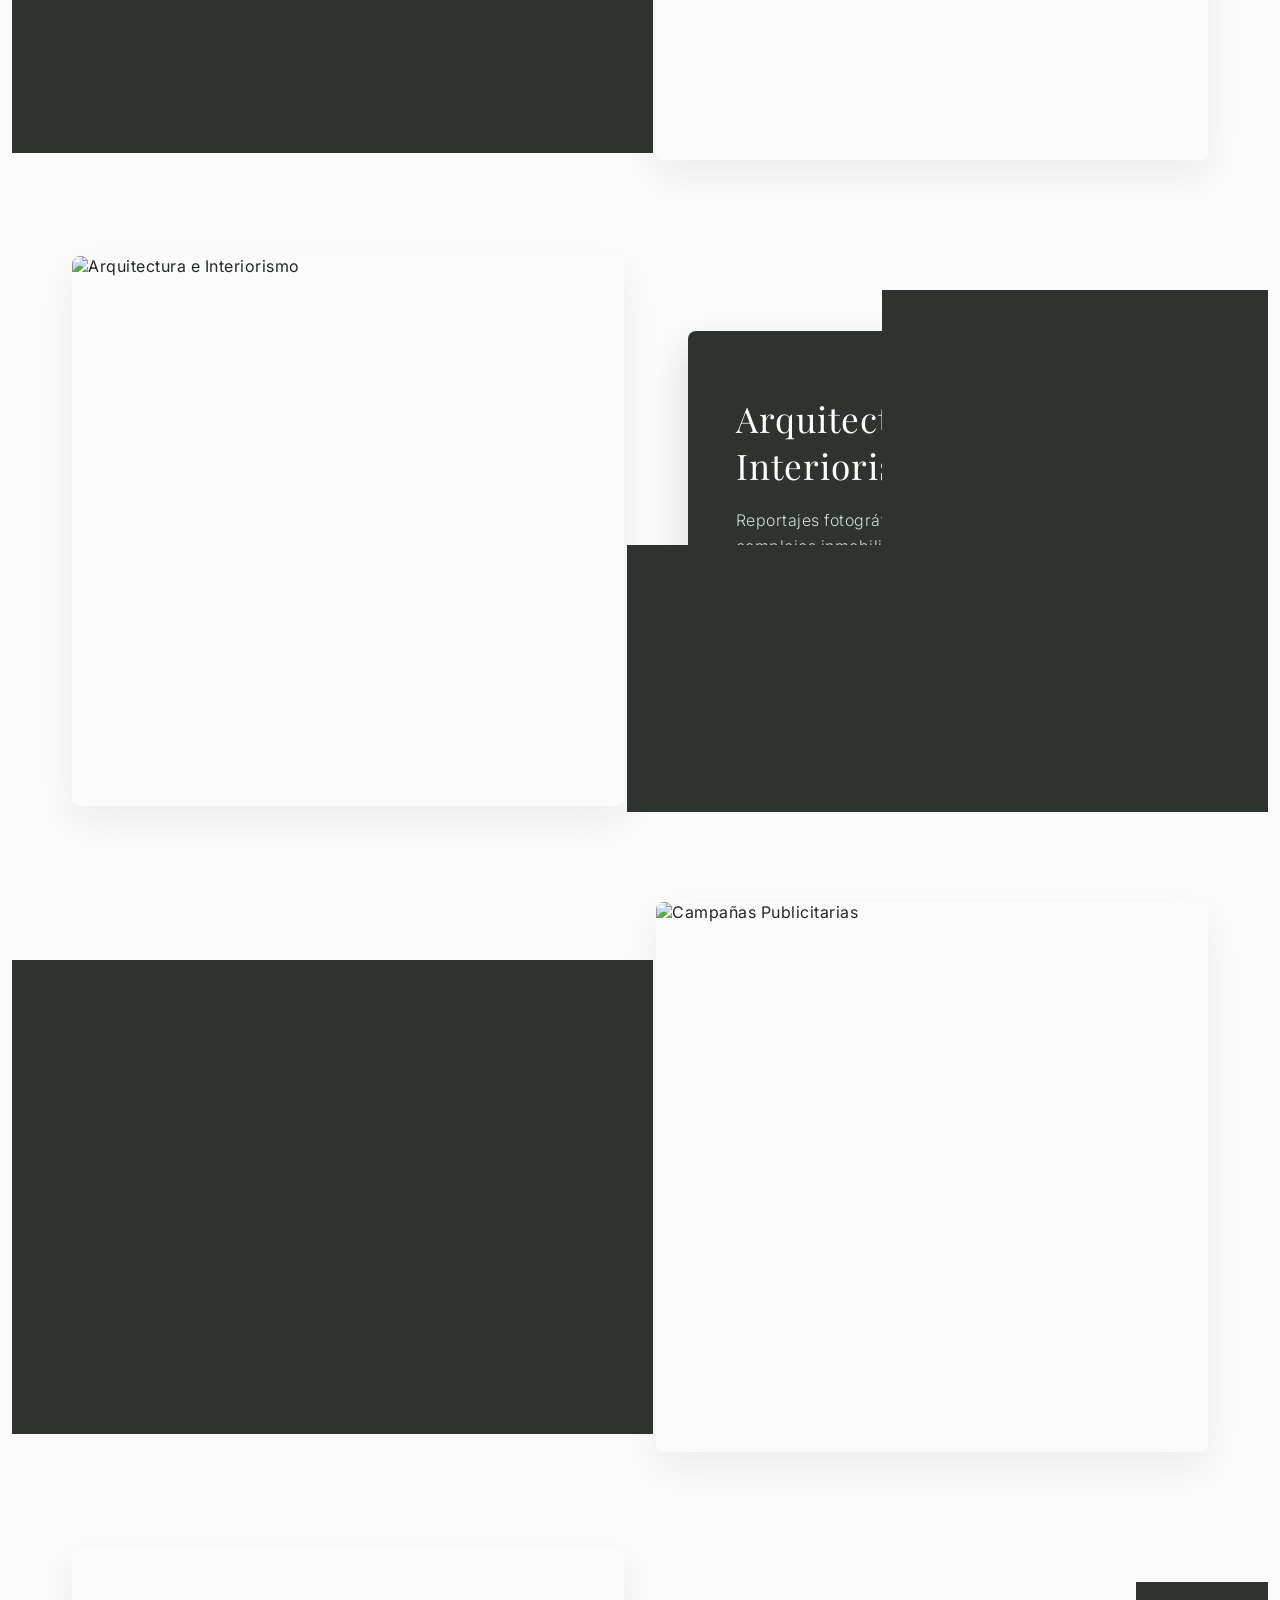
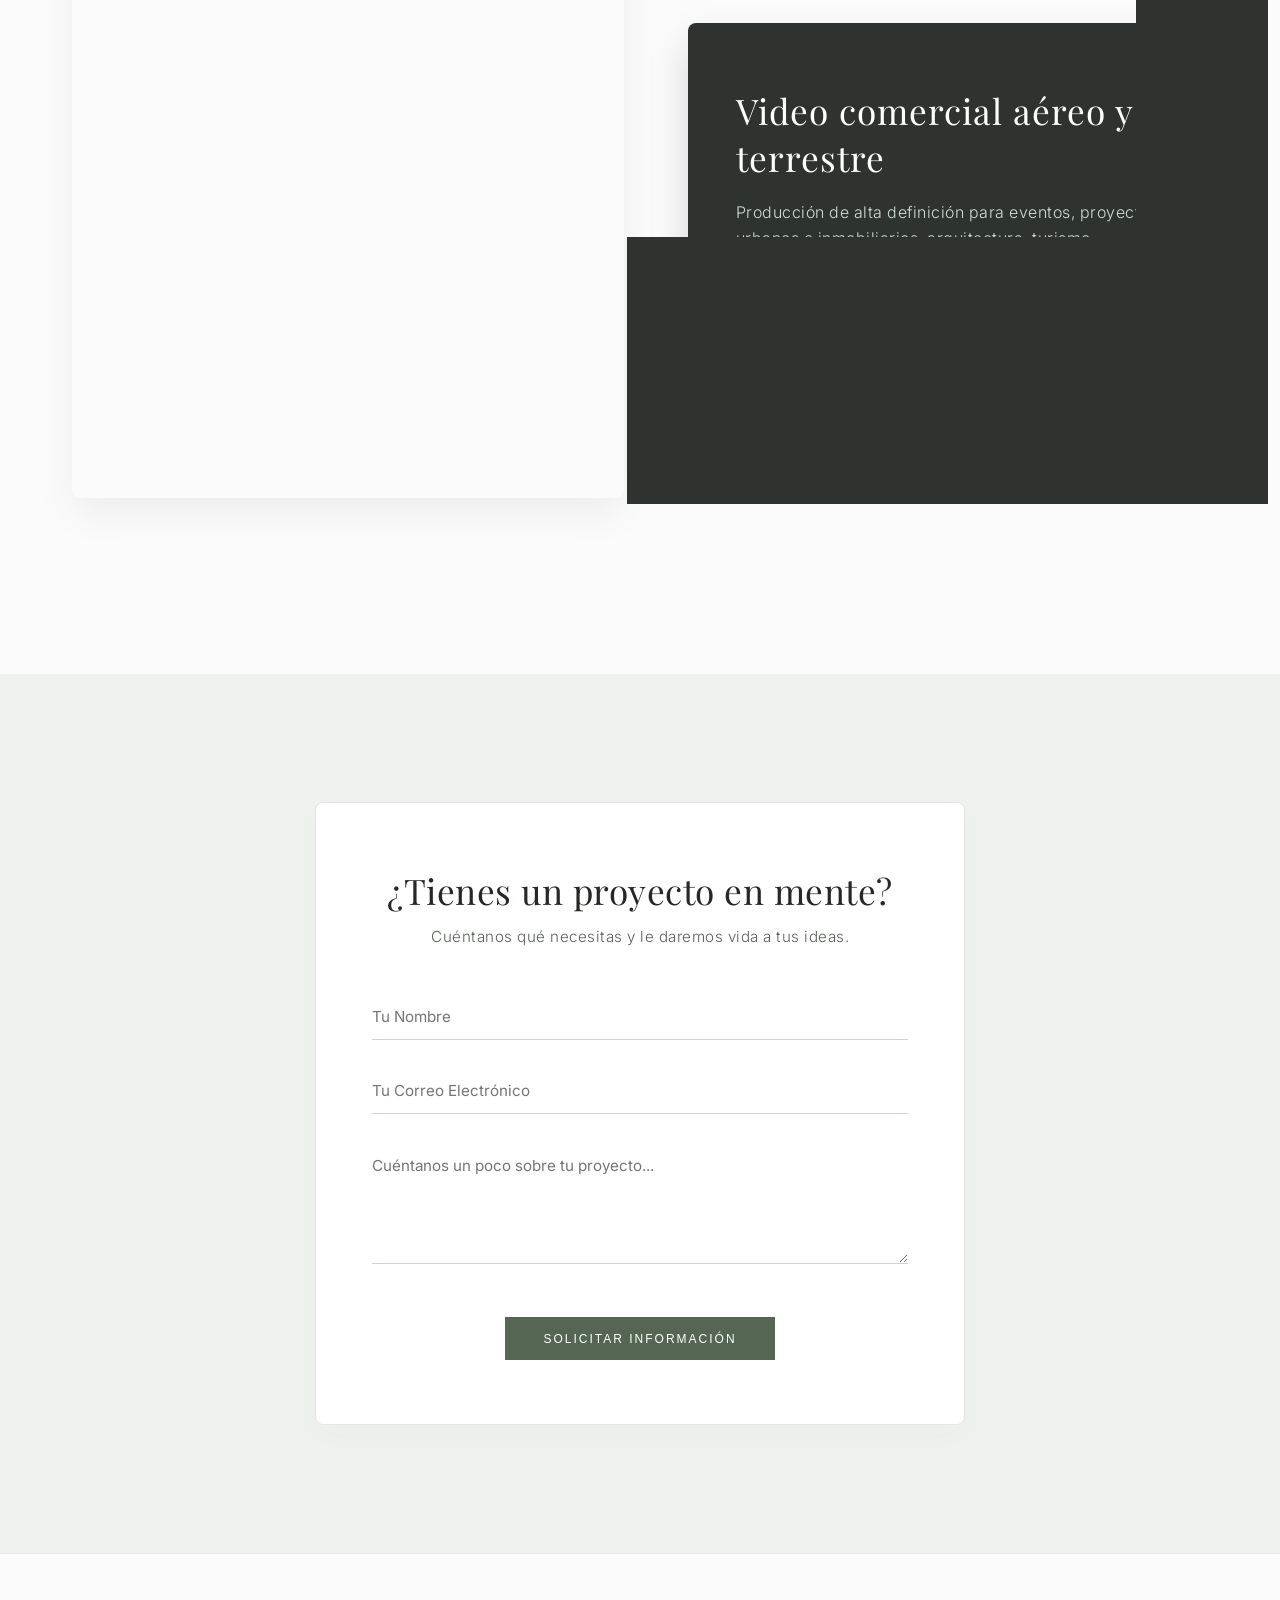
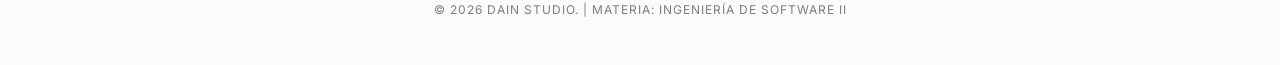
==== commit 7a72085d: "Sprint 5: README, pruebas, ajustes en HTML y SQL final" ====
--- a/comercial.html
+++ b/comercial.html
@@ -3,6 +3,7 @@
 <head>
     <meta charset="UTF-8">
     <meta name="viewport" content="width=device-width, initial-scale=1.0">
+    <meta name="description" content="Fotografía y video comercial en Puebla: producto, gastronomía, arquitectura, campañas y video aéreo. DAIN Studio.">
     <title>Fotografía Comercial | DAIN Studio</title>
     <link rel="stylesheet" href="css/styles.css">
 </head>
@@ -24,7 +25,7 @@
             </button>
 
             <ul class="nav-links">
-                <li><a href="comercial.html">Comercial</a></li>
+                <li><a href="comercial.html" class="active">Comercial</a></li>
                 <li><a href="retrato.html">Retrato</a></li>
                 <li><a href="proyectos.html">Proyectos</a></li>
                 <li><a href="nosotros.html">Nosotros</a></li>
@@ -137,4 +138,4 @@
     <script src="js/script.js"></script>
 
 </body>
-</html>
+</html>
